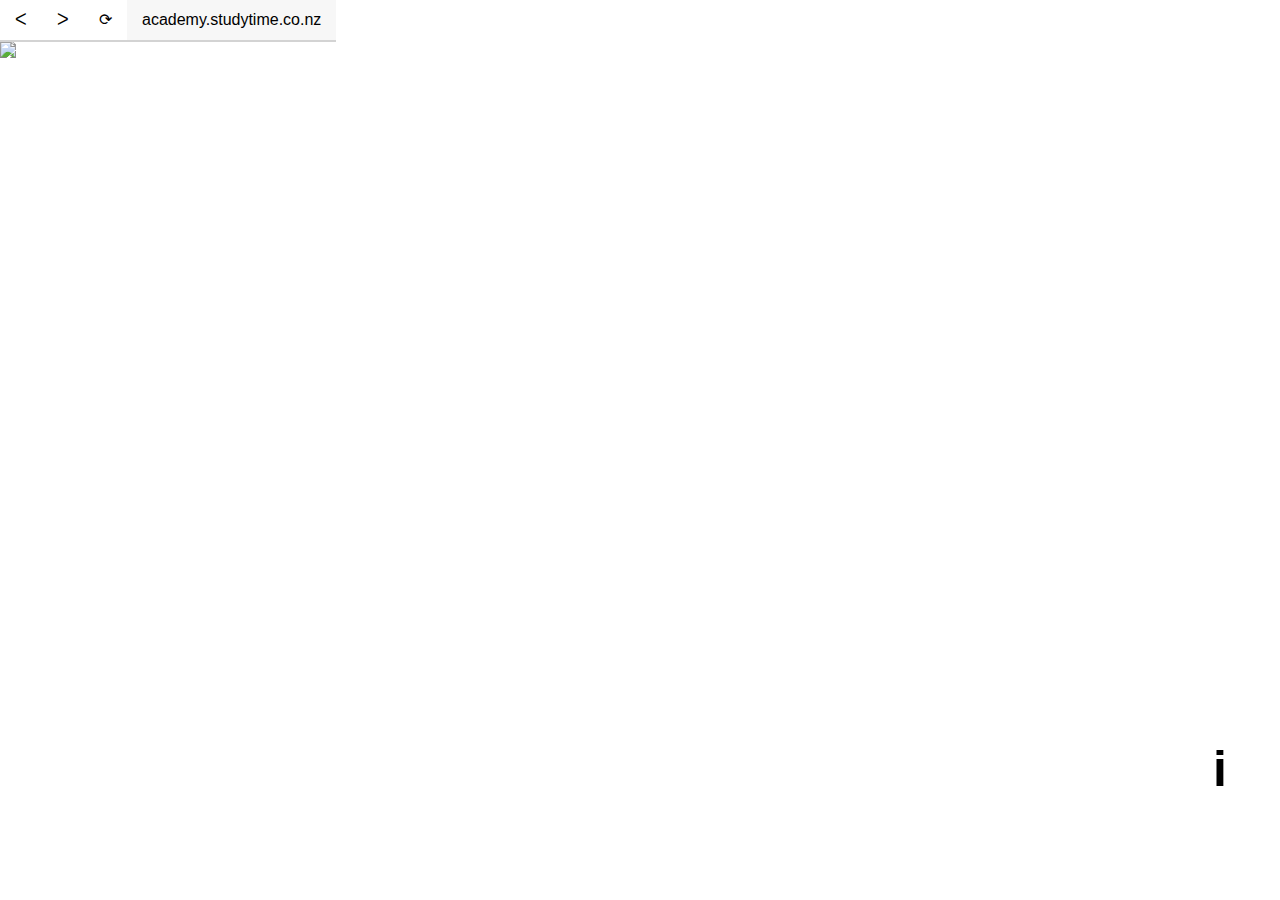
==== academy.html @ 0788d609 "Add files via upload" ====
<!DOCTYPE html>
<html>

<head>


	<link rel="stylesheet" href="style.css">
	<script src="myscripts.js"></script>

	<style>

	

</style>


</head>

<body class="iframe-body" style="margin:0px">

<div class="menu-bar" style="position:fixed;">
<div class="search-bar">
<p>	ᐸ </p> <p>ᐳ</p> <p>⟳</p>
<div class="url-bar">
	<p>academy.studytime.co.nz</p>
</div>
<div id="website-info" onclick="webInfo()">

</div>
</div>
<img src="pdf/AcademyHomeMenubar.png" style="height:auto;width:100vw;">
</div>
<img src="pdf/AcademyHome.png" class ="page-preview" style="height:auto;width:100vw;">

	<script>

		var infoslide = document.getElementById("website-info");

		function webInfo(){


  if (infoslide.style.right !== "0px") {
    infoslide.style.right = "0px";
  } else {
    infoslide.style.right = "-50vw";
  }

}

	</script>

</body>

</html>
---- style.css ----
.video-closer a{
  font-size:50px;
  color:white;
  margin-left:20px;
  text-decoration:none;
}

#video-player{
  position:relative;

  width:100vw!important;
  height:100vh!important;
  background:black;
position:fixed;
display:none;

}

.video-closer{
  background:black;
  z-index:99999999;


}




#about-me-container{
	position:absolute;
	width:500px;
  bottom:-800px;
	left:40px;
  transition:0.7s;
  opacity:0;

}

.about-me-inner{
  height:auto;
  background:#e8e8e8;
  border-radius:20px;
  box-shadow:5px 5px 25px rgba(0,0,0,0.2);
  display:flex;
  margin-top:30px;
}

.about-me-inner p{
  text-align:justify;
  padding:0px 25px 0px 25px;
  font-weight:200;
}

/* .about-me-inner li{
  background:white;
  padding-top:5px;
  padding-bottom:5px;
  padding-left:10px;
  padding-right:10px;
  margin-top:2px;
  margin-bottom:2px;
  border-radius:10px;
  list-style: none;
  width:50%;

}

ul{

  display:flex;
  list-style-type:none;
  padding:0px 25px 0px 25px;
} */
.about-me-sidebar{
  width:300px;
  height:auto;
  background:blue;

  border-radius:25px 0px 0px 25px;
}

.about-button{
  width:250px;
  height:100%;
  -webkit-filter: drop-shadow(5px 5px 25px rgba(0,0,0,0.2));
  transition:0.2s;
  cursor:pointer;
  margin-left:20px;
  display:flex;
  margin-bottom:20px;


}

.about-button h3{
  color:white;
  text-shadow:1px 1px black;
  margin-top:auto;
  margin-bottom:auto;
}


.about-button:hover{
  transform:translateX(20px);
  transition:0.2s;

}

.about-button-container{
  height:100%;

}

.about-button img{
  width:70px;
  height:auto;
  transition:0.2s;
  background:white;
  border-radius:50%;
  padding-left:13px;
  padding-right:13px;
  padding-top:5px;
  padding-bottom:5px;
  margin-right:20px;
}

.topbar-text{
}

.topbar{
  width:100%;
  background:rgba(61, 61, 61, 0.8);
  height:37px;
  position:absolute;
  top:0;
  padding-left:40px;
  display:flex;

 }

 .topbar-text img{
   height:25px;
   margin-top:7px;

 }

 .topbar-icons{
 position:absolute;
right:40px;
 display:flex;
 }

.topbar-icons img{
  height:17px;
  margin-left:10px;
  margin-top:10px;
}

.topbar-icons p {
  margin-left:10px;
}

.topbar p{
  text-align:left;
  line-height:0.2em;
  color:white;
}
#container {
  width: 100%;
  height:100vh;
  background: #136a8a;  /* fallback for old browsers */
  background: -webkit-linear-gradient(to top, #267871, #136a8a);  /* Chrome 10-25, Safari 5.1-6 */
  background: linear-gradient(to top, #267871, #136a8a); /* W3C, IE 10+/ Edge, Firefox 16+, Chrome 26+, Opera 12+, Safari 7+ */

  display: flex;
  align-items: center;
  justify-content: center;
  overflow: hidden;
  touch-action: none;
}



.window-iframe{
  height:inherit;
  width:100%;
  border:none;
}



.iframe-with-sidebar-container{
 height:inherit;
 width:80%;
 display:block;
 padding-left:5px;
 padding-right:2px;

}

.iframe-with-sidebar-inner-container{
  height:inherit;


}


.webframe-container{
 height:inherit;
 width:100%;
 display:block;

}

.webframe-inner-container{
  height:inherit;


}

.tabs-container{
  width:100%;
  background:lightgrey;
  text-align:center;
}

.tab a{
  margin:auto;
  font-size:12px;
  width:100%;
  line-height:3em;
  background:#c4c4c4;
  text-decoration: none;
  color:#474747;
    border-right:0.5px solid #999999;
    border-radius:10px 10px 0px 0px;
}
.tab a:nth-child(3){
  border-right:none;
}


.active-tab{
  background:white!important;
  border-bottom:0.5px solid #e8e8e8;

}

.tab a:active{
  background:#e3e3e3!important;
  transition:0.2s;
}

.tab{
  display:flex;

}


.character-container{
 height:inherit;
 width:100%;
 display:block;

}

.character-inner-container{
  height:inherit;

}


.sidebar{


}

.sidebar a{
  display:inline-block;
  width:100%;
  padding:10px;
  border-radius:20px 0px 0px 20px;
  background:rgba(227, 227, 227, 0);
  transition:0.1s;
  text-decoration: none;
  color:#262626;
}

.active{
  background:rgba(186, 186, 186, 1)!important;
  transition:0.1s;

}

.sidebar-container{

 width:20%;
 display:block;
 background:#ebebeb;
 padding:20px;

}

.sidebar-inner-container{

}

.column-third{

 width:33.3333%;
 flex:33.3333%;

}

.column-third img{
  width:100%;
}



body{
  font-family:'rubik', sans-serif;
}

#index-body{
  margin:0px;
  padding:0px;
  overflow:hidden;
}

.iframe-body{
  overflow:scroll;
  padding-bottom:50px!important;

}




h1{
  font-size:40px;
}

h2{

  font-size:30px;
}

h3{

  font-size:22px;
  text-align:center;
}

p{
  font-size:16px;
  text-align:center;
  font-family:lato, sans-serif;
  font-weight:400!important;
  line-height:1.5em;

}

a{
  font-size:16px;
  line-height:1.5em;
}






.item {
  width: auto;
  position:absolute;

  background:rgba(53, 74, 82, 0.98);
  touch-action: none;
  user-select: none;
  display:none;
  top:-40%;
  position:relative;

  height:50px;

  border-radius:20px 20px 0px 0px;
}

.item:hover {
  cursor: pointer;

}

.window-inner{
  display:hidden;
  height:100%;
  background-repeat:no-repeat;
  background-position:right bottom;
  overflow:hidden;

}

.item-window{

  width: 70vw;
  height: 70vh;
  background:white;
  margin-top:50px;
  cursor:auto;
  overflow:auto;
  resize:both;
  min-width:300px;
  padding-bottom:30px;
  border-radius:0px 0px 20px 20px;
  background:rgba(53, 74, 82, 0.98);
}

.item-window::after{
  content:"Pull corner to resize window ⤡";
  color:lightgrey;
  position:absolute;
  margin-top:5px;
   pointer-events: none;

text-align:right;
right:0;

}

.item::before{
  content:"⋮⋮ Drag to reposition window ⋮⋮";
  margin-top:15px;
  position:absolute;
  text-align:center;
  width:100%;
    color:lightgrey;

}

::-webkit-resizer {


  display:none;
}




#dock{
  width:100%;
  height:auto;
  position:absolute;
  bottom:0;
}



.close{
  width:30px;
  height:30px;
  background:red;
  position:absolute;
  margin-top:10px;
  margin-left:10px;
  border-radius:50%;
  transition:0.2s;
  text-align:center;
  color:white;
  font-size:25px;
}


.close:hover{
  background:darkred;
  transition:0.2s;
}

.close a{
  color:white;
  text-decoration: none;
  font-size:25px;
  line-height:0px!important;
}

.icon{

  position:relative;
  transition:0.15s;
  transition-timing-function: ease-in;
  margin-left:5%;
  margin-right:5%;
  text-align:center;
  flex-basis: 15%;
  margin-bottom:2%;

}
.icon img{
    -webkit-filter: drop-shadow(1px 1px 0px #404040);
}

.icon p{
  color:white;
  text-shadow:1px 1px black;
  font-weight:600!important;

}

  .icon:hover{
    cursor:pointer;
    transform:scale(1.05);
    transition:0.15s;
    transition-timing-function: ease-out;

  }
.icon:hover img{
    cursor:pointer;
    transform:scale(1.1);
    transition:0.2s;
    transition-timing-function: ease-out;


  }
  .icon img{
    width:100px;
    height:auto;
    transition:0.2s;
    transition-timing-function: ease-in;
  }

.icons{
  position:absolute;
  width:100vw;
  display:flex;
  top:100px;
  left:50%;
  transform: translate(-50%, 0%);
  width:100%;
  flex-wrap: wrap;
  margin:auto;

}

.drag-text{
  position:absolute;
  top:-10px;
  right:20px;

}

#video-window{
  position:fixed
  background:black;
  width:100vw;
  z-index:9999999;
  padding:0px;
  margin:0px;
  height:100vh;

}

#video-window iframe{
  background:black;
  width:100%;
  padding:0px;
  margin:0px;
  height:100%;
  top:0;
}

#window-inner4{
  background:white;
  padding-left:30px;
  padding-right:30px;
  overflow-y:scroll;
}

.video-link a{
  margin-left:20px;
  margin-right:20px;
}

.video-link{
  padding-top:40px;
}

.close-video-container{
  width:100%;
  background:grey;
  padding:0px;
  margin:0px;

height:10%;
}

.video-container{
  height:60%;
}

.video-select-container{
  height:30%;
  background:blue;
}

.vid-select {
  width:100%;
  display:flex;
}

.vid-select a{
  height:30%;
  background:grey;
}




 @media screen and (max-width: 800px) {

#about-me-container{
  width:90%;
  left:5%;
}

.item-window{

  width: 100vw;
  height: 90vh;
  margin-top:60px;


}

.item-window::after{
display:none;

}

.item::before{
display:none;

}

.item {

  top:-50vh;
  margin-top:60px;
  height:60px;

}

.close{
  width:40px;
  height:40px;
  font-size:32px;
 /* background:red;
  position:absolute;
  margin-top:10px;
  margin-left:10px;
  border-radius:50%;
  transition:0.2s;
  text-align:center;
  color:white;*/
}

.close a{
  font-size:32px;
}

.item-window{
resize:none;
}


 }



 /* web design mock website styles */


  .search-bar{
    width:100%;
    background:white;

    border-bottom:2px solid lightgrey;
    display:flex;
  }

  .search-bar p{
    line-height:2.5em;
    text-align:left;
    display:inline;
    margin-top:0px;
    margin-bottom:0px;
    margin-left:15px;
    margin-right:15px;
       pointer-events: none;

  }

    .page-preview{
      margin-top:2.5em;
    }

    .url-bar{
   width:100%;
   background:#f7f7f7;

    }


    #website-info{
      background:white;
      width:50%;
      position:fixed;
      height:100%;
      right:-50%;
      transition:1s;
      transition-timing-function: ease-in-out;
    }

    #website-info::before{
      content:"i";
      margin-left:-90px;
      position:absolute;
      bottom:100px;
      font-size:50px;
      font-weight:800;
      color:black;
      border-radius:50%;
      background:white;
      width:60px;
      height:60px;
      text-align:center;
      cursor:pointer;
    }

      @media screen and (max-width: 400px) {
    .url-bar{
      display:none;
    }
  }
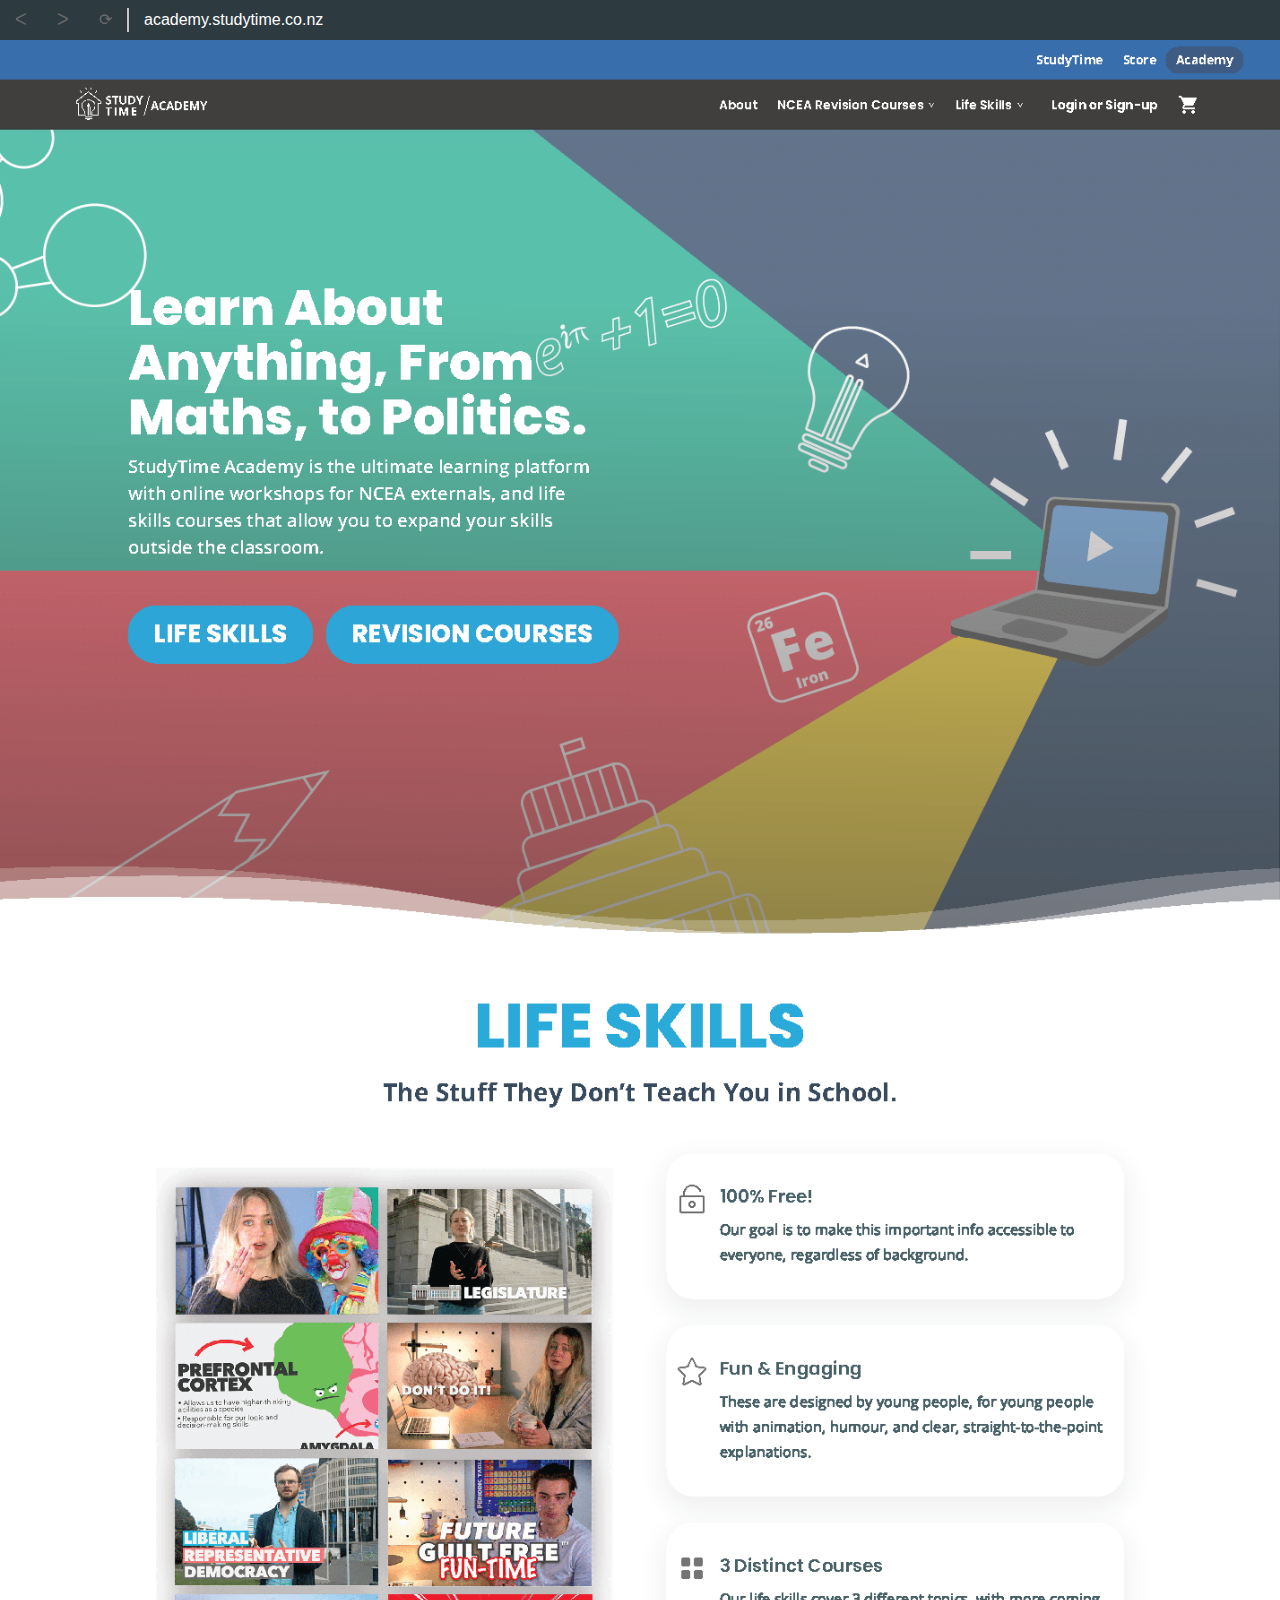
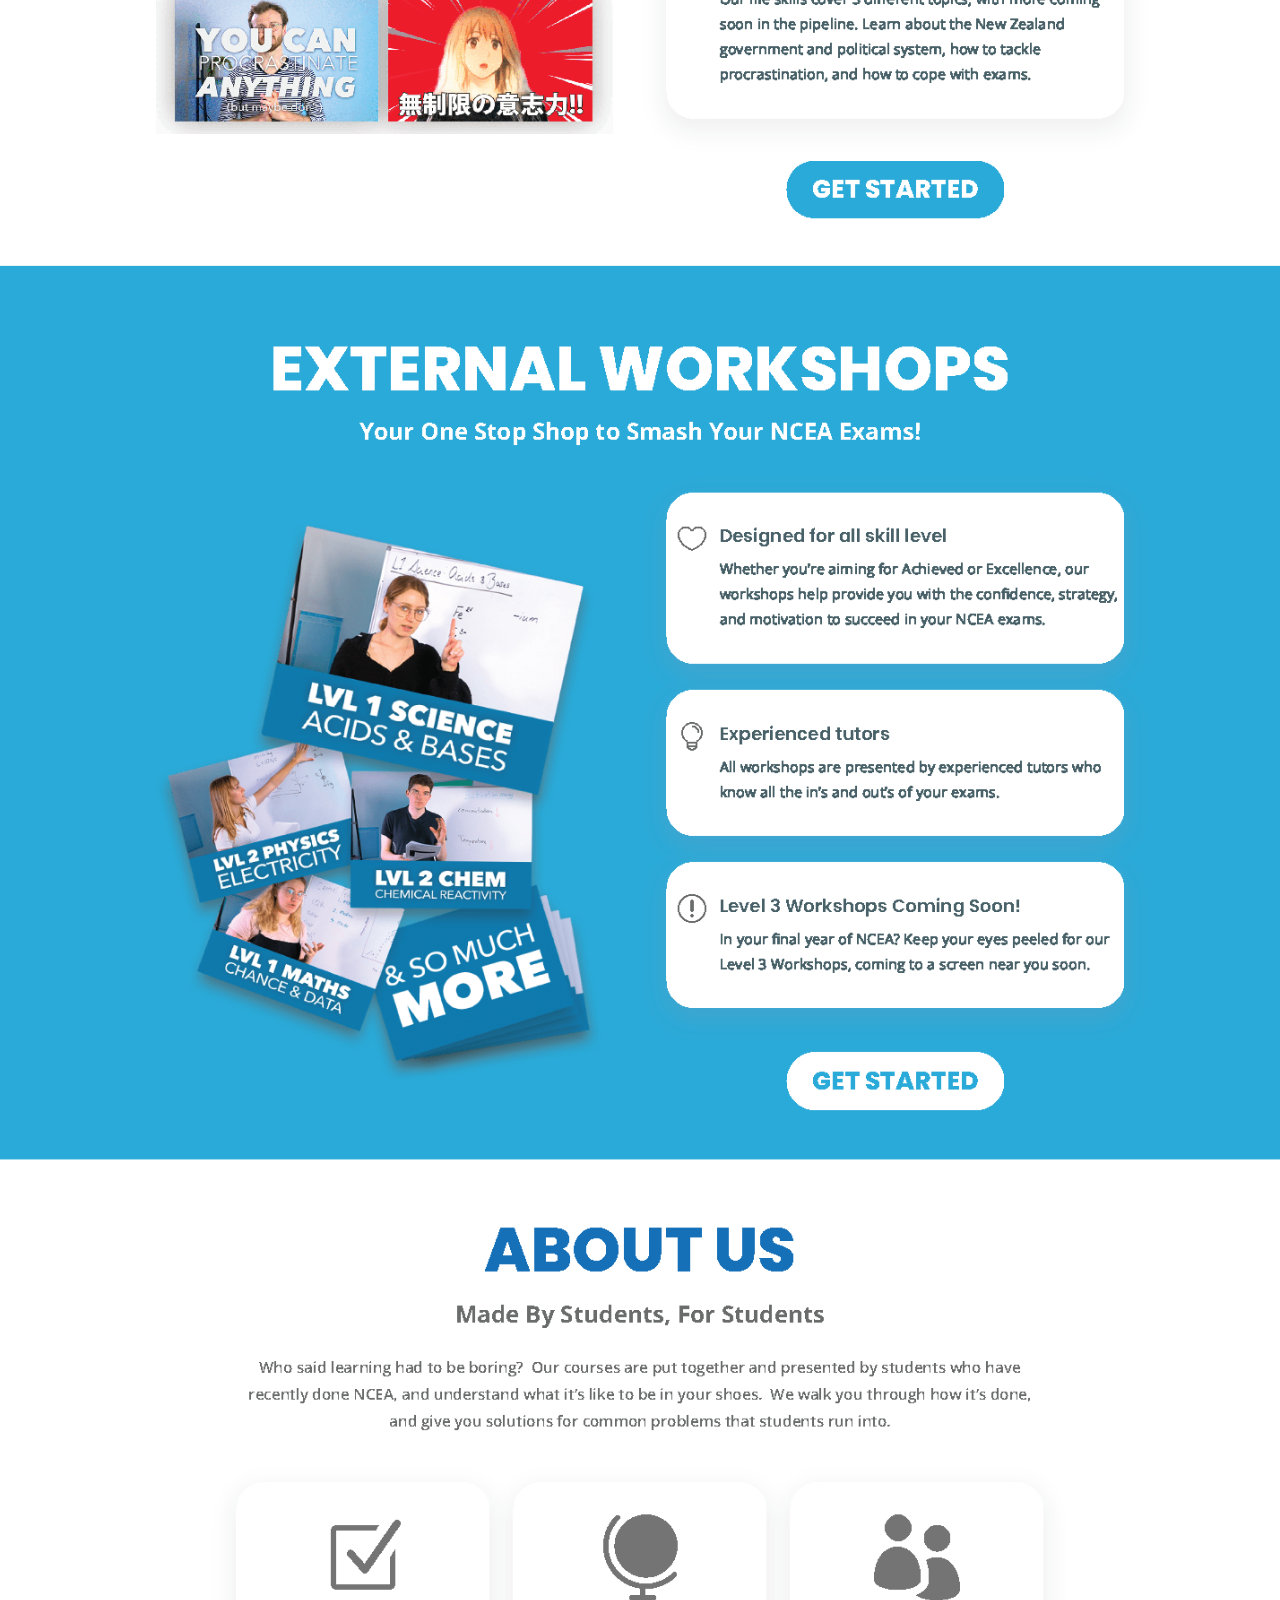
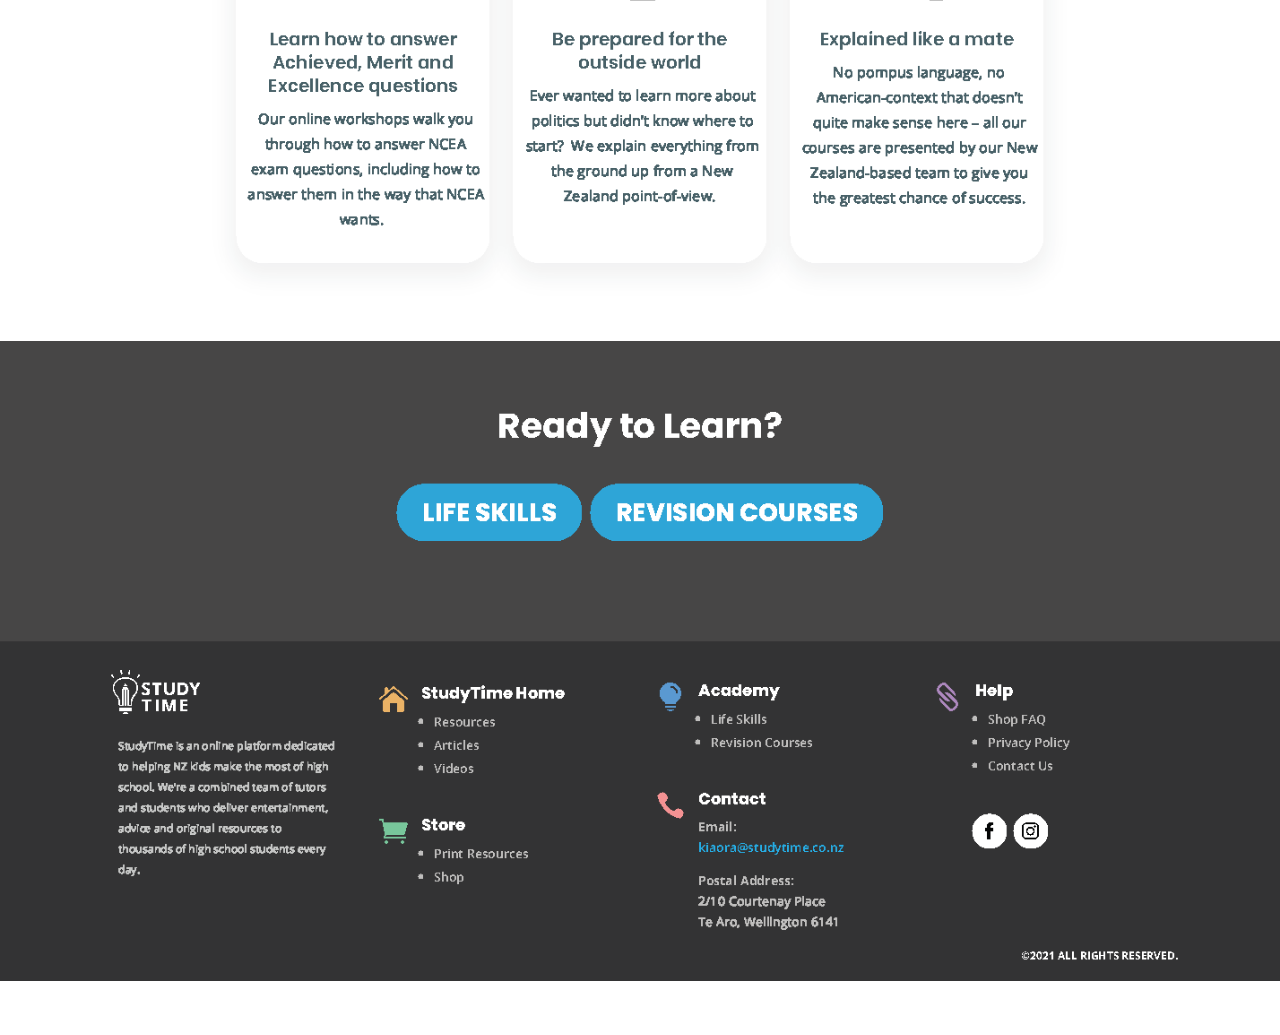
==== commit e8852ad2: "updating files" ====
--- a/academy.html
+++ b/academy.html
@@ -9,7 +9,7 @@
 
 	<style>
 
-	
+
 
 </style>
 
@@ -28,9 +28,9 @@
 
 </div>
 </div>
-<img src="pdf/AcademyHomeMenubar.png" style="height:auto;width:100vw;">
+<img src="images/web/academymenu.png" style="height:auto;width:100vw;">
 </div>
-<img src="pdf/AcademyHome.png" class ="page-preview" style="height:auto;width:100vw;">
+<img src="images/web/academy.png" class ="page-preview" style="height:auto;width:100vw;">
 
 	<script>
 
@@ -51,4 +51,4 @@
 
 </body>
 
-</html>+</html>
--- a/style.css
+++ b/style.css
@@ -1,3 +1,54 @@
+
+.page-description{
+ margin-top:60px;
+ background:lightgrey;
+ padding-left:70px;
+ padding-right:70px;
+ padding-top:20px;
+ padding-bottom:20px;
+ display:flex;
+
+}
+
+.page-description p{
+	text-align:left!important;
+	padding:0px!important;
+	line-height:1.5em;
+	max-width:800px;
+	margin:auto!important;
+}
+
+
+.logo-header{
+  text-align:left;
+  background:#303a40;
+  width:100%;
+  display:flex;
+  position:fixed;
+  top:0px;
+  height:60px;
+  z-index:999999;
+}
+
+  .logo-header img{
+    height:20px;
+    margin-top:auto;
+    margin-bottom:auto;
+    margin-left:30px;
+  }
+
+.logo-header h1{
+  font-size:25px;
+  margin-left:20px;
+  margin-right:20px;
+  color:white;
+  margin-top:15px;
+  margin-bottom:5px;
+  padding-bottom:10px;
+}
+
+
+
 .video-closer a{
   font-size:50px;
   color:white;
@@ -29,10 +80,11 @@
 #about-me-container{
 	position:absolute;
 	width:500px;
-  bottom:-800px;
+  bottom:0px;
 	left:40px;
   transition:0.7s;
   opacity:0;
+  pointer-events: none;
 
 }
 
@@ -88,8 +140,6 @@
   margin-left:20px;
   display:flex;
   margin-bottom:20px;
-
-
 }
 
 .about-button h3{
@@ -108,7 +158,6 @@
 
 .about-button-container{
   height:100%;
-
 }
 
 .about-button img{
@@ -125,15 +174,16 @@
 }
 
 .topbar-text{
+
 }
 
 .topbar{
-  width:100%;
+  width:100vw;
   background:rgba(61, 61, 61, 0.8);
   height:37px;
   position:absolute;
   top:0;
-  padding-left:40px;
+  padding-left:0px;
   display:flex;
 
  }
@@ -141,12 +191,14 @@
  .topbar-text img{
    height:25px;
    margin-top:7px;
+   margin-left:20px;
+
 
  }
 
  .topbar-icons{
  position:absolute;
-right:40px;
+right:20px;
  display:flex;
  }
 
@@ -205,56 +257,7 @@
 }
 
 
-.webframe-container{
- height:inherit;
- width:100%;
- display:block;
-
-}
-
-.webframe-inner-container{
-  height:inherit;
-
-
-}
-
-.tabs-container{
-  width:100%;
-  background:lightgrey;
-  text-align:center;
-}
-
-.tab a{
-  margin:auto;
-  font-size:12px;
-  width:100%;
-  line-height:3em;
-  background:#c4c4c4;
-  text-decoration: none;
-  color:#474747;
-    border-right:0.5px solid #999999;
-    border-radius:10px 10px 0px 0px;
-}
-.tab a:nth-child(3){
-  border-right:none;
-}
-
-
-.active-tab{
-  background:white!important;
-  border-bottom:0.5px solid #e8e8e8;
-
-}
-
-.tab a:active{
-  background:#e3e3e3!important;
-  transition:0.2s;
-}
-
-.tab{
-  display:flex;
-
-}
+
 
 
 .character-container{
@@ -495,9 +498,6 @@
   margin-bottom:2%;
 
 }
-.icon img{
-    -webkit-filter: drop-shadow(1px 1px 0px #404040);
-}
 
 .icon p{
   color:white;
@@ -526,6 +526,7 @@
     height:auto;
     transition:0.2s;
     transition-timing-function: ease-in;
+    -webkit-filter: drop-shadow(1px 1px 0px #404040);
   }
 
 .icons{
@@ -550,7 +551,7 @@
 
 #video-window{
   position:fixed
-  background:black;
+  background-color:black;
   width:100vw;
   z-index:9999999;
   padding:0px;
@@ -615,17 +616,55 @@
 
 
 
- @media screen and (max-width: 800px) {
+ @media screen and (max-width: 767px) {
 
 #about-me-container{
   width:90%;
   left:5%;
 }
 
+
+.about-me-inner p{
+  text-align:justify;
+  padding:0px 15px 0px 15px;
+  font-weight:200;
+  font-size:14px;
+}
+
+p {
+  font-size:14px;
+}
+.about-button{
+
+}
+
+.about-button h3{
+  color:white;
+  text-shadow:1px 1px black;
+  margin-top:auto;
+  margin-bottom:auto;
+  font-size:20px;
+}
+
+
+.about-button:hover{
+  transform:translateX(0px);
+  transition:0.2s;
+
+}
+
+.about-button img{
+  width:13vw;
+  padding-left:4vw;
+  padding-right:4vw;
+  padding-top:2vw;
+  padding-bottom:2vw;
+}
+
 .item-window{
 
   width: 100vw;
-  height: 90vh;
+  height: 100vh;
   margin-top:60px;
 
 
@@ -643,9 +682,9 @@
 
 .item {
 
-  top:-50vh;
-  margin-top:60px;
-  height:60px;
+  top:-60px;
+  margin-top:0px;
+  height:100vh;
 
 }
 
@@ -653,6 +692,7 @@
   width:40px;
   height:40px;
   font-size:32px;
+  margin-top:69px;
  /* background:red;
   position:absolute;
   margin-top:10px;
@@ -672,18 +712,57 @@
 }
 
 
+.icon img{
+  width:23vw;
+  height:auto;
+  transition:0.2s;
+  transition-timing-function: ease-in;
+  -webkit-filter: drop-shadow(1px 1px 0px #404040);
+}
+
+.icon{
+  margin-top:auto;
+  margin-bottom:auto;
+}
+
+#index-body {
+  margin: 0px!important;
+  height: 100%!important;
+  overflow: hidden!important;
+  width:100vw!important;
+
+}
+
+.icon p {
+  width:23vw;
+  font-size:12px;
+}
+
+.icons {
+  top:50px;
+}
+
  }
 
-
+	@media screen and (max-width: 600px) {
+    .page-description{
+ 	 	padding-left:15px;
+ 	 	padding-right:15px;
+ 	 }
+ 	 .page-description p{
+ 	 	font-size:14px;
+ 	 }
+
+
+    }
 
  /* web design mock website styles */
 
 
   .search-bar{
     width:100%;
-    background:white;
-
-    border-bottom:2px solid lightgrey;
+    background:#2d3a40;
+
     display:flex;
   }
 
@@ -696,8 +775,11 @@
     margin-left:15px;
     margin-right:15px;
        pointer-events: none;
+       color:#6b6b6b;
 
   }
+
+
 
     .page-preview{
       margin-top:2.5em;
@@ -705,39 +787,131 @@
 
     .url-bar{
    width:100%;
-   background:#f7f7f7;
-
-    }
-
-
+   background:;
+   height:1.5em;
+   border-left:2px solid #c4c4c4;
+   margin:auto;
+
+    }
+
+    .url-bar p{
+      line-height:1.5em;
+      color:white!important;
+    }
+
+
+ .web-info-inner{
+   overflow:hidden;
+   pointer-events: none;
+ }
+
+.web-info-inner p{
+  color:white;
+}
     #website-info{
-      background:white;
-      width:50%;
+      background:rgba(255, 255, 255, 0.99);
+      width:0vw;
       position:fixed;
       height:100%;
-      right:-50%;
-      transition:1s;
+      left:0;
+      transition:0.5s;
       transition-timing-function: ease-in-out;
     }
 
     #website-info::before{
-      content:"i";
-      margin-left:-90px;
+      right:0px;
+      margin-right:-100px;
       position:absolute;
       bottom:100px;
       font-size:50px;
       font-weight:800;
-      color:black;
+      color:#315f87;
       border-radius:50%;
       background:white;
       width:60px;
       height:60px;
       text-align:center;
       cursor:pointer;
-    }
-
-      @media screen and (max-width: 400px) {
-    .url-bar{
+      box-shadow:2px 2px 20px rgba(43, 43, 43, 0.3);
+      transition:0.2s;
+
+    }
+
+    .info-closed::before{
+      content:"i";
+    }
+
+    .info-open::before{
+      content:"‹";
+
+      }
+
+
+    #website-info:hover::before{
+      transform:scale(1.2);
+      transition:0.2s;
+    }
+
+    .webframe-container{
+     height:inherit;
+     width:100%;
+     display:block;
+
+    }
+
+    .webframe-inner-container{
+      height:inherit;
+
+
+    }
+
+    .tabs-container{
+      width:100%;
+      text-align:center;
+    }
+
+    .tab a{
+      margin:auto;
+      font-size:12px;
+      width:100%;
+      line-height:3em;
+      background:#2d3a40;
+      text-decoration: none;
+      color:white;
+      border:none;
+    }
+
+    .tab a:nth-child(1), .tab a:nth-child(2){
+      border-right:2px solid #394A52;
+    }
+
+
+    .active-tab{
+      background:#394A52!important;
+      border-bottom:0.5px solid #2d3a40;
+
+    }
+
+    .tab a:active{
+      background:#394A52!important;
+      transition:0.2s;
+    }
+
+    .tab{
+      display:flex;
+
+
+    }
+
+      @media screen and (max-width: 767px) {
+
+    .tabs-container{
+      padding-top:52px;
+      overflow:hidden;
+    }
+    .search-bar{
       display:none;
+      pointer-events: none;
+
     }
   }
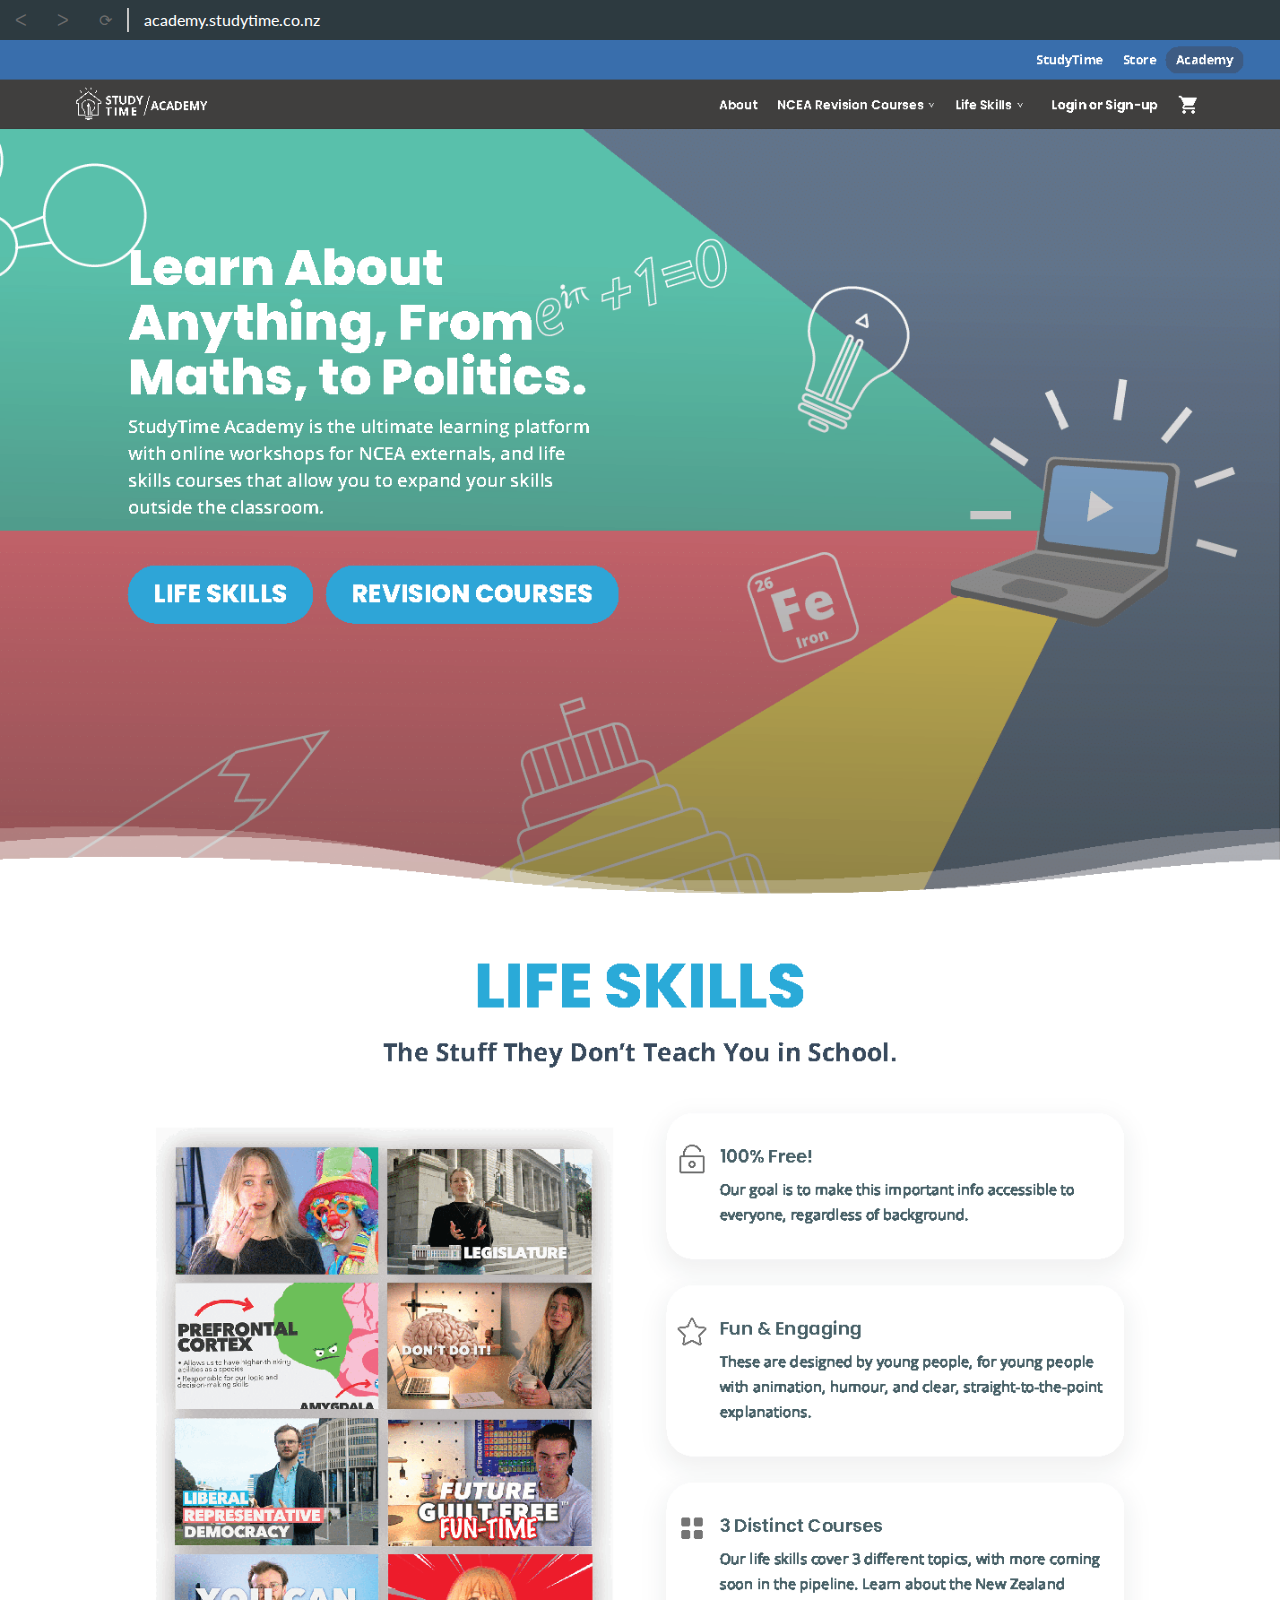
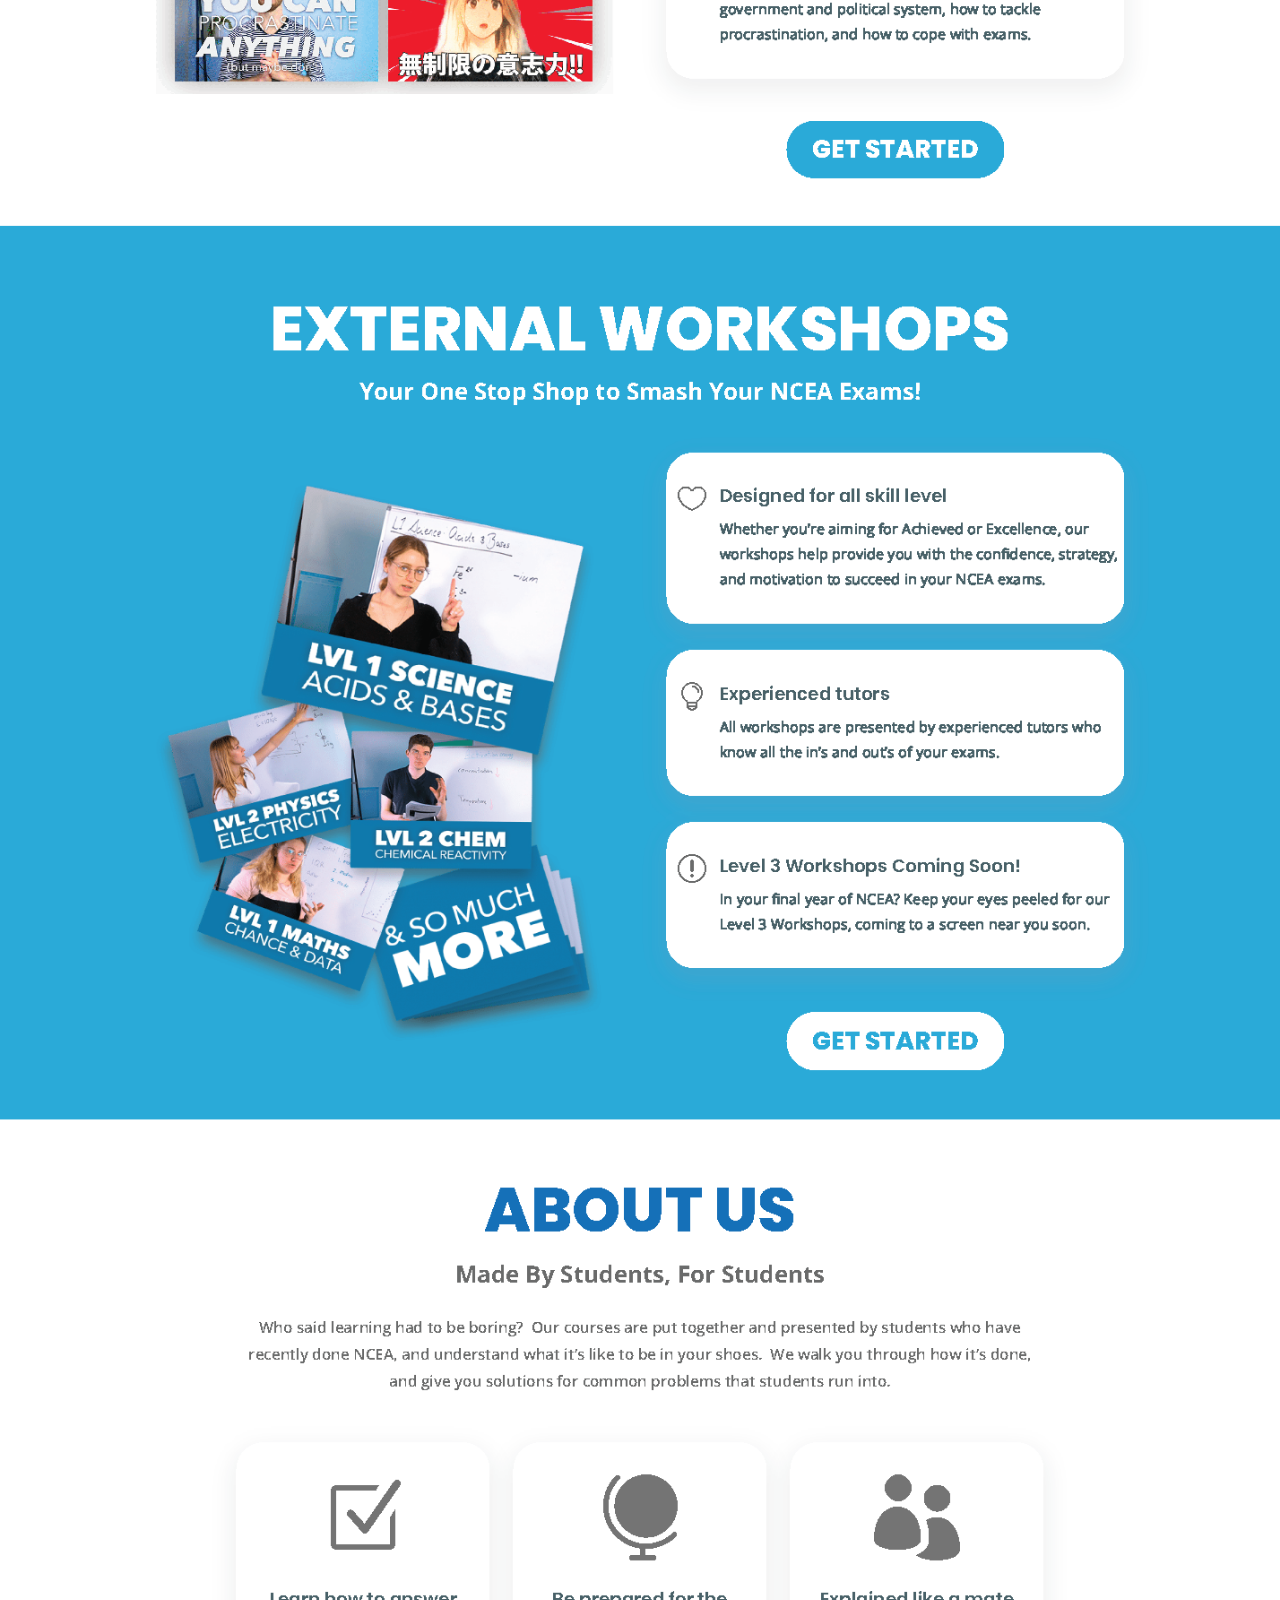
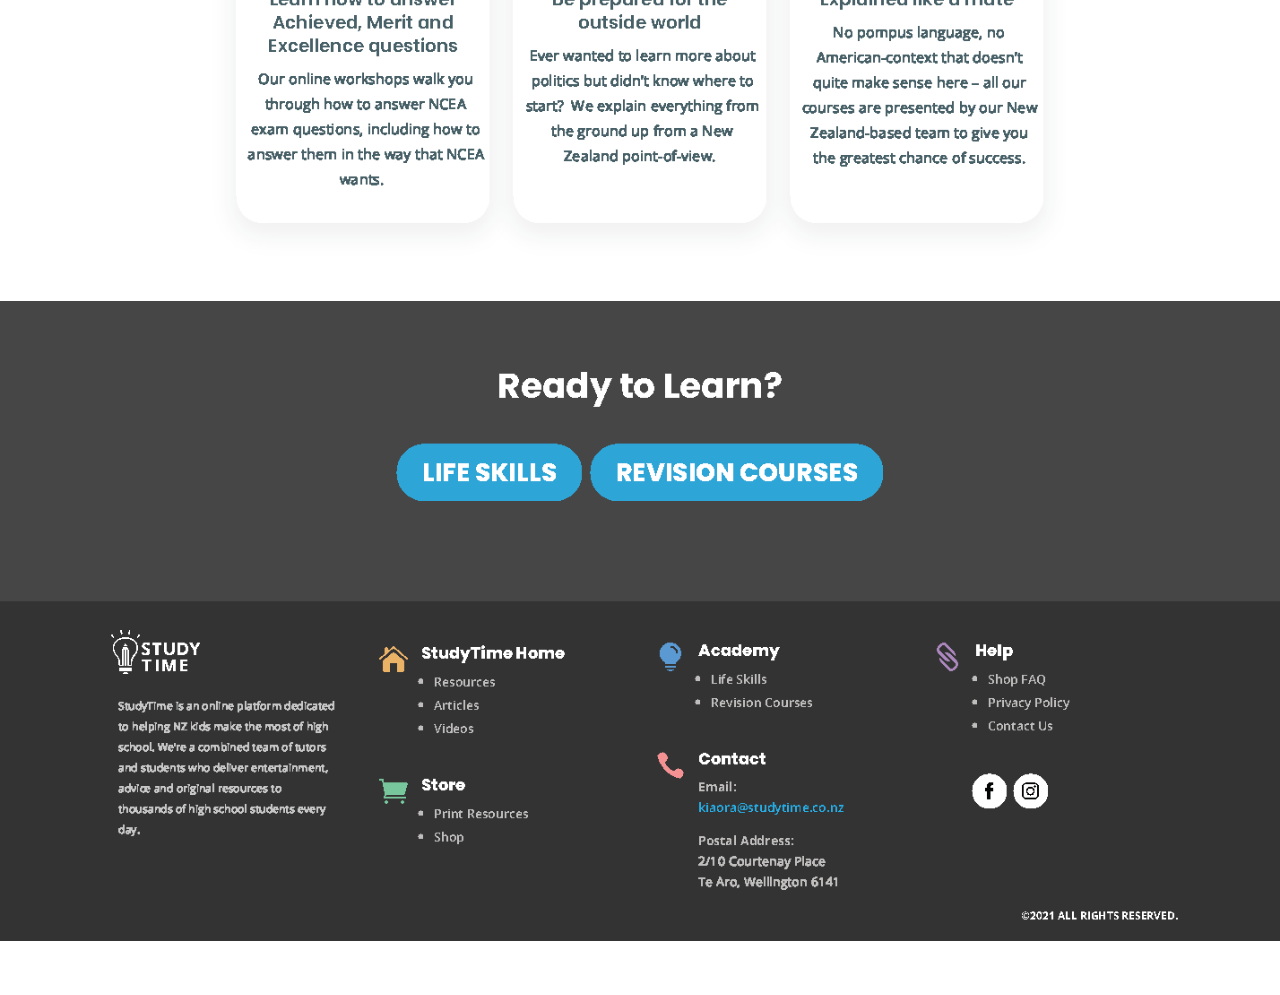
==== commit 0796f80b: "updating html/css" ====
--- a/academy.html
+++ b/academy.html
@@ -6,6 +6,10 @@
 
 	<link rel="stylesheet" href="style.css">
 	<script src="myscripts.js"></script>
+	<link rel="preconnect" href="https://fonts.googleapis.com">
+	<link rel="preconnect" href="https://fonts.gstatic.com" crossorigin>
+	<link href="https://fonts.googleapis.com/css2?family=Rubik:ital,wght@0,300;0,400;0,500;0,600;0,700;0,800;0,900;1,300;1,400;1,500;1,600;1,700;1,800;1,900&display=swap" rel="stylesheet">
+	<link href="https://fonts.googleapis.com/css2?family=Lato:ital,wght@0,100;0,300;0,400;0,700;0,900;1,100;1,300;1,400;1,700;1,900&display=swap" rel="stylesheet">
 
 	<style>
 
--- a/style.css
+++ b/style.css
@@ -782,7 +782,7 @@
 
 
     .page-preview{
-      margin-top:2.5em;
+      /* margin-top:2.5em; */
     }
 
     .url-bar{
@@ -914,4 +914,12 @@
       pointer-events: none;
 
     }
+
+    .page-preview{
+      margin-top:0px;
+    }
+
+
+
+
   }
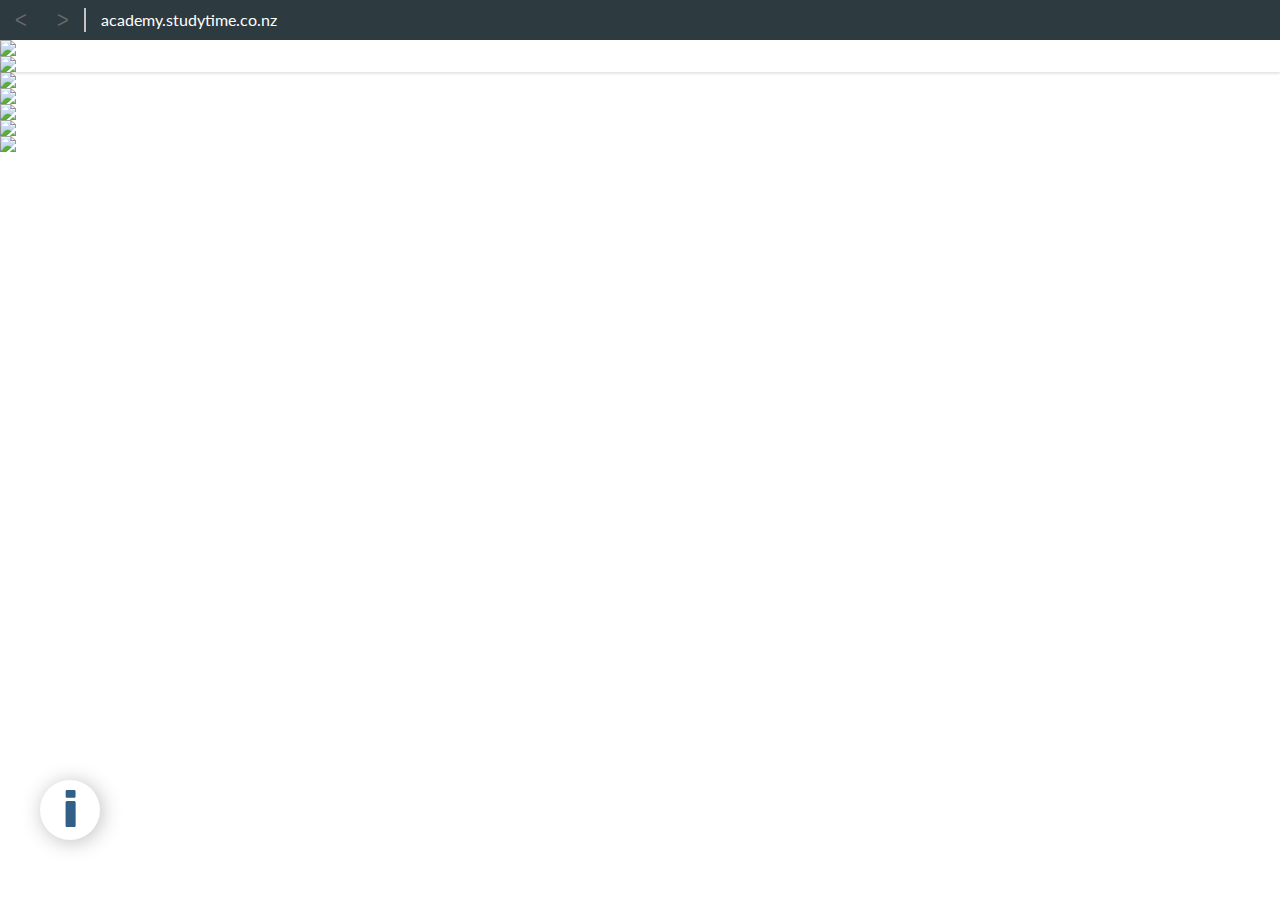
==== commit e18ec572: "Add files via upload" ====
--- a/academy.html
+++ b/academy.html
@@ -15,41 +15,66 @@
 
 
 
-</style>
+	</style>
 
 
 </head>
 
 <body class="iframe-body" style="margin:0px">
 
-<div class="menu-bar" style="position:fixed;">
-<div class="search-bar">
-<p>	ᐸ </p> <p>ᐳ</p> <p>⟳</p>
-<div class="url-bar">
-	<p>academy.studytime.co.nz</p>
-</div>
-<div id="website-info" onclick="webInfo()">
+	<div class="stitched-website">
+		<img src="images/web_ac/ac_menu.jpg" class="web-menu-top">
+		<img src="images/web_ac/ac_menu2.jpg" class="web-menu">
+		<img src="images/web_ac/ac_1.jpg" class ="page-preview">
+		<img src="images/web_ac/ac_2.jpg" class ="page-preview">
+		<img src="images/web_ac/ac_3.jpg" class ="page-preview">
+		<img src="images/web_ac/ac_4.jpg" class ="page-preview">
+		<img src="images/web_ac/ac_5.jpg" class ="page-preview">
 
-</div>
-</div>
-<img src="images/web/academymenu.png" style="height:auto;width:100vw;">
-</div>
-<img src="images/web/academy.png" class ="page-preview" style="height:auto;width:100vw;">
+
+
+
+
+	</div>
+
+	<div class="menu-bar" style="position:fixed; width:100vw;">
+		<div class="search-bar">
+			<p>	ᐸ </p> <p>ᐳ</p>
+			<div class="url-bar">
+				<p>academy.studytime.co.nz</p>
+			</div>
+
+		</div>
+		<div id="website-info" class="info-closed" onclick="webInfo()">
+
+			<div class = "web-info-inner">
+				<p>penis</p>
+			</div>
+
+		</div>
+	</div>
 
 	<script>
 
-		var infoslide = document.getElementById("website-info");
+	var infoslide = document.getElementById("website-info");
 
-		function webInfo(){
+	function webInfo(){
 
 
-  if (infoslide.style.right !== "0px") {
-    infoslide.style.right = "0px";
-  } else {
-    infoslide.style.right = "-50vw";
-  }
+		if (infoslide.style.width !== "60vw") {
+			infoslide.style.width = "60vw";
+			infoslide.classList.add('info-open')
+			infoslide.classList.remove('info-closed');
 
-}
+		} else {
+			infoslide.style.width = "0vw";
+			infoslide.classList.remove('info-open')
+			infoslide.classList.add('info-closed');
+
+		}
+
+
+	}
 
 	</script>
 
--- a/style.css
+++ b/style.css
@@ -425,7 +425,6 @@
   position:absolute;
   margin-top:5px;
    pointer-events: none;
-
 text-align:right;
 right:0;
 
@@ -665,9 +664,9 @@
 
   width: 100vw;
   height: 100vh;
-  margin-top:60px;
-
-
+  margin-top:0px;
+  padding-bottom:0px!important;
+  border-radius:0px;
 }
 
 .item-window::after{
@@ -682,17 +681,16 @@
 
 .item {
 
-  top:-60px;
+  top:0px;
   margin-top:0px;
   height:100vh;
-
 }
 
 .close{
   width:40px;
   height:40px;
   font-size:32px;
-  margin-top:69px;
+  margin-top:5px;
  /* background:red;
   position:absolute;
   margin-top:10px;
@@ -702,6 +700,7 @@
   text-align:center;
   color:white;*/
 }
+
 
 .close a{
   font-size:32px;
@@ -903,6 +902,44 @@
 
     }
 
+    .web-menu{
+      position: -webkit-sticky; /* Safari */
+  position: sticky;
+  top: 2.5em;
+  margin-top:0px;
+  box-shadow:0px 2px 2px rgba(0, 0, 0, 0.1);
+
+    }
+
+    .web-menu-top{
+  margin-top:2.5em;
+
+
+    }
+
+    .page-preview{
+      margin:0!important;
+      padding:0!important;
+      border:none;
+      display:block;
+
+    }
+
+    .page-preview img{
+
+    }
+
+    .stitched-website img{
+      display:block;
+      width:100vw;
+      height:auto;
+    }
+
+    .stitched-website{
+      position:absolute;
+      padding-bottom:100px;
+    }
+
       @media screen and (max-width: 767px) {
 
     .tabs-container{
@@ -919,6 +956,15 @@
       margin-top:0px;
     }
 
+    .web-menu-top{
+	margin-top:0px;
+
+		}
+
+		.web-menu{
+			top:0px;
+		}
+
 
 
 
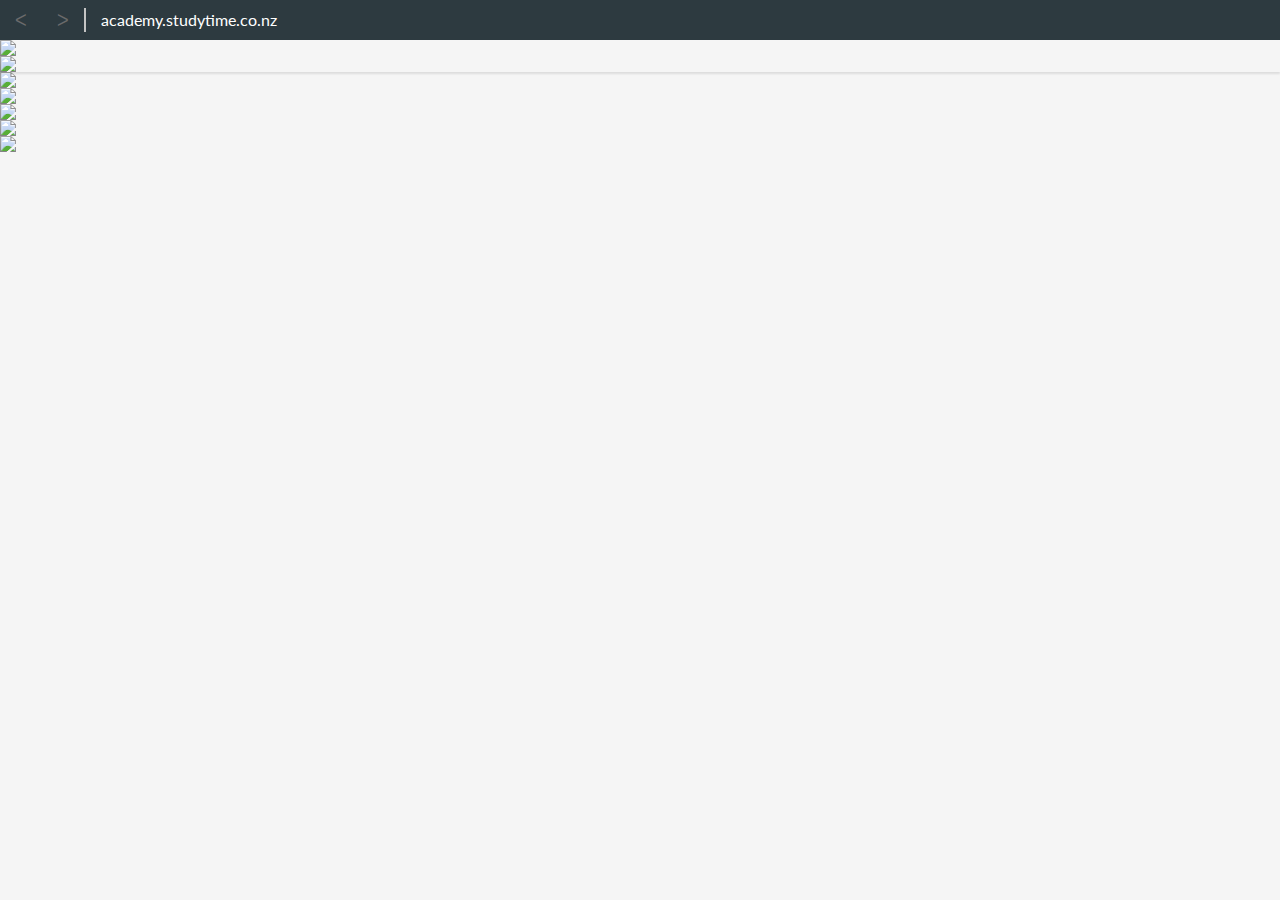
==== commit 117189bb: "nightly update" ====
--- a/academy.html
+++ b/academy.html
@@ -48,7 +48,7 @@
 		<div id="website-info" class="info-closed" onclick="webInfo()">
 
 			<div class = "web-info-inner">
-				<p>penis</p>
+				<p></p>
 			</div>
 
 		</div>
--- a/style.css
+++ b/style.css
@@ -1,9 +1,9 @@
 
 .page-description{
  margin-top:60px;
- background:lightgrey;
- padding-left:70px;
- padding-right:70px;
+ background:#5a5f63;
+ padding-left:20px;
+ padding-right:20px;
  padding-top:20px;
  padding-bottom:20px;
  display:flex;
@@ -16,6 +16,18 @@
 	line-height:1.5em;
 	max-width:800px;
 	margin:auto!important;
+  color:white;
+}
+
+.page-description h3{
+  width:100%;
+  color:white;
+  max-width:800px;
+  font-size:30px;
+  line-height:1em;
+  padding:0px;
+  margin:auto!important;
+  text-align:left!important;
 }
 
 
@@ -333,7 +345,8 @@
 
 .iframe-body{
   overflow:scroll;
-  padding-bottom:50px!important;
+  padding-bottom:0px!important;
+  background:#f5f5f5!important;
 
 }
 
@@ -622,6 +635,14 @@
   left:5%;
 }
 
+.logo-header img{
+  height:20px;
+  margin-top:auto;
+  margin-bottom:auto;
+  margin-left:30px;
+}
+
+
 
 .about-me-inner p{
   text-align:justify;
@@ -663,7 +684,7 @@
 .item-window{
 
   width: 100vw;
-  height: 100vh;
+  height: 100%;
   margin-top:0px;
   padding-bottom:0px!important;
   border-radius:0px;
@@ -683,7 +704,9 @@
 
   top:0px;
   margin-top:0px;
-  height:100vh;
+  height:100%;
+  position:fixed;
+
 }
 
 .close{
@@ -815,6 +838,7 @@
       left:0;
       transition:0.5s;
       transition-timing-function: ease-in-out;
+      display:none;
     }
 
     #website-info::before{
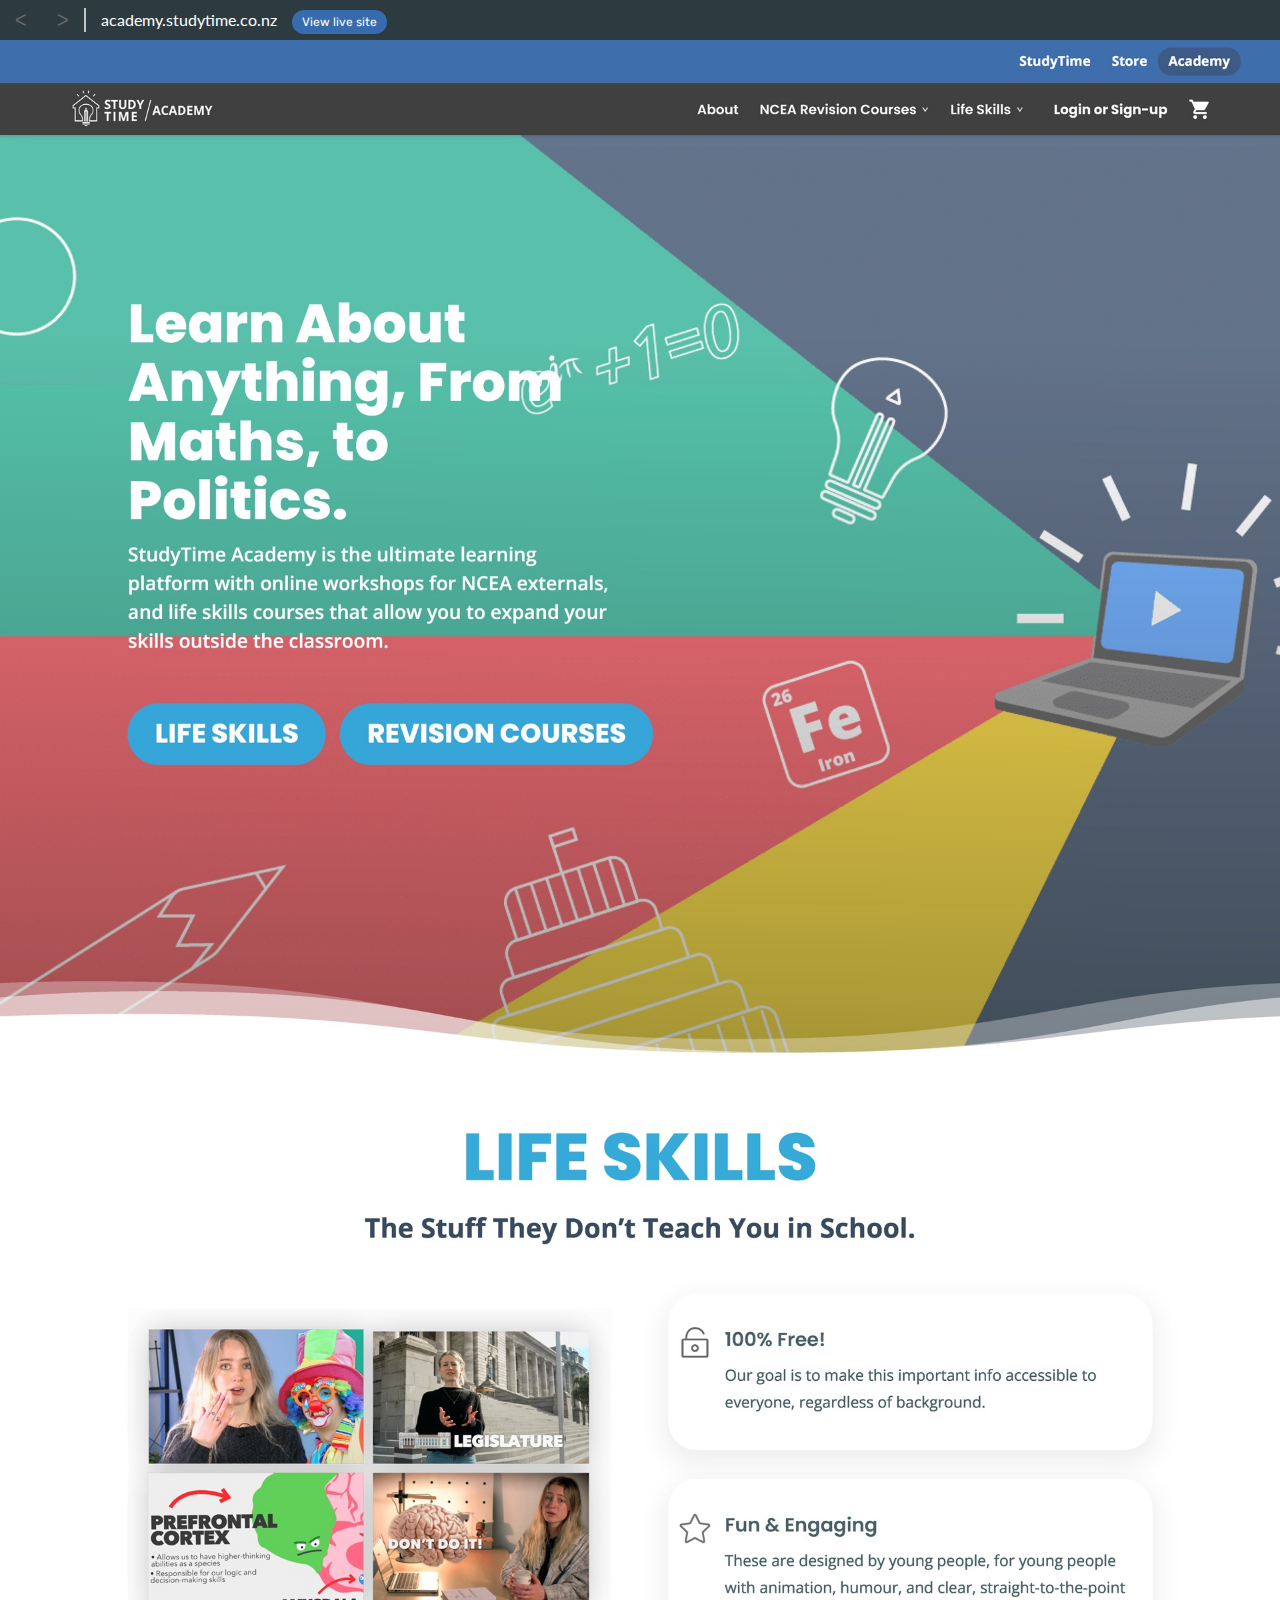
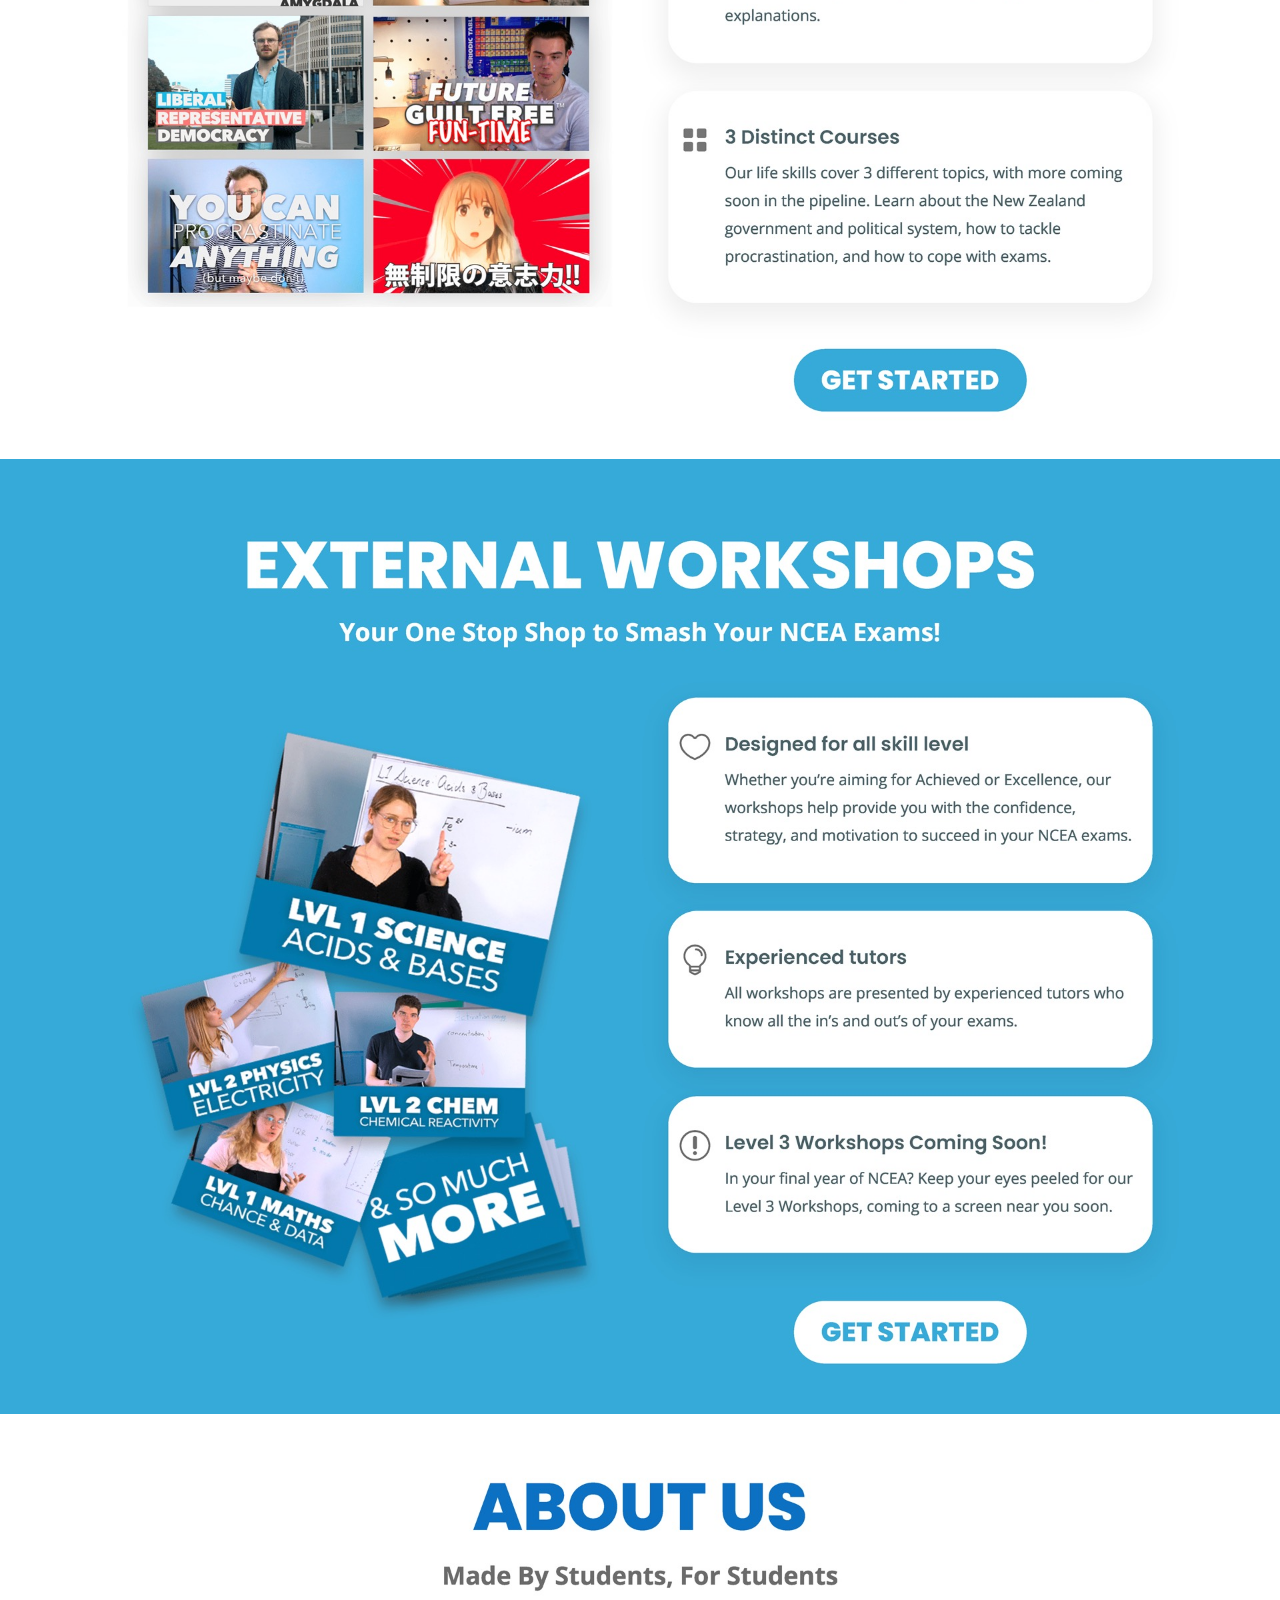
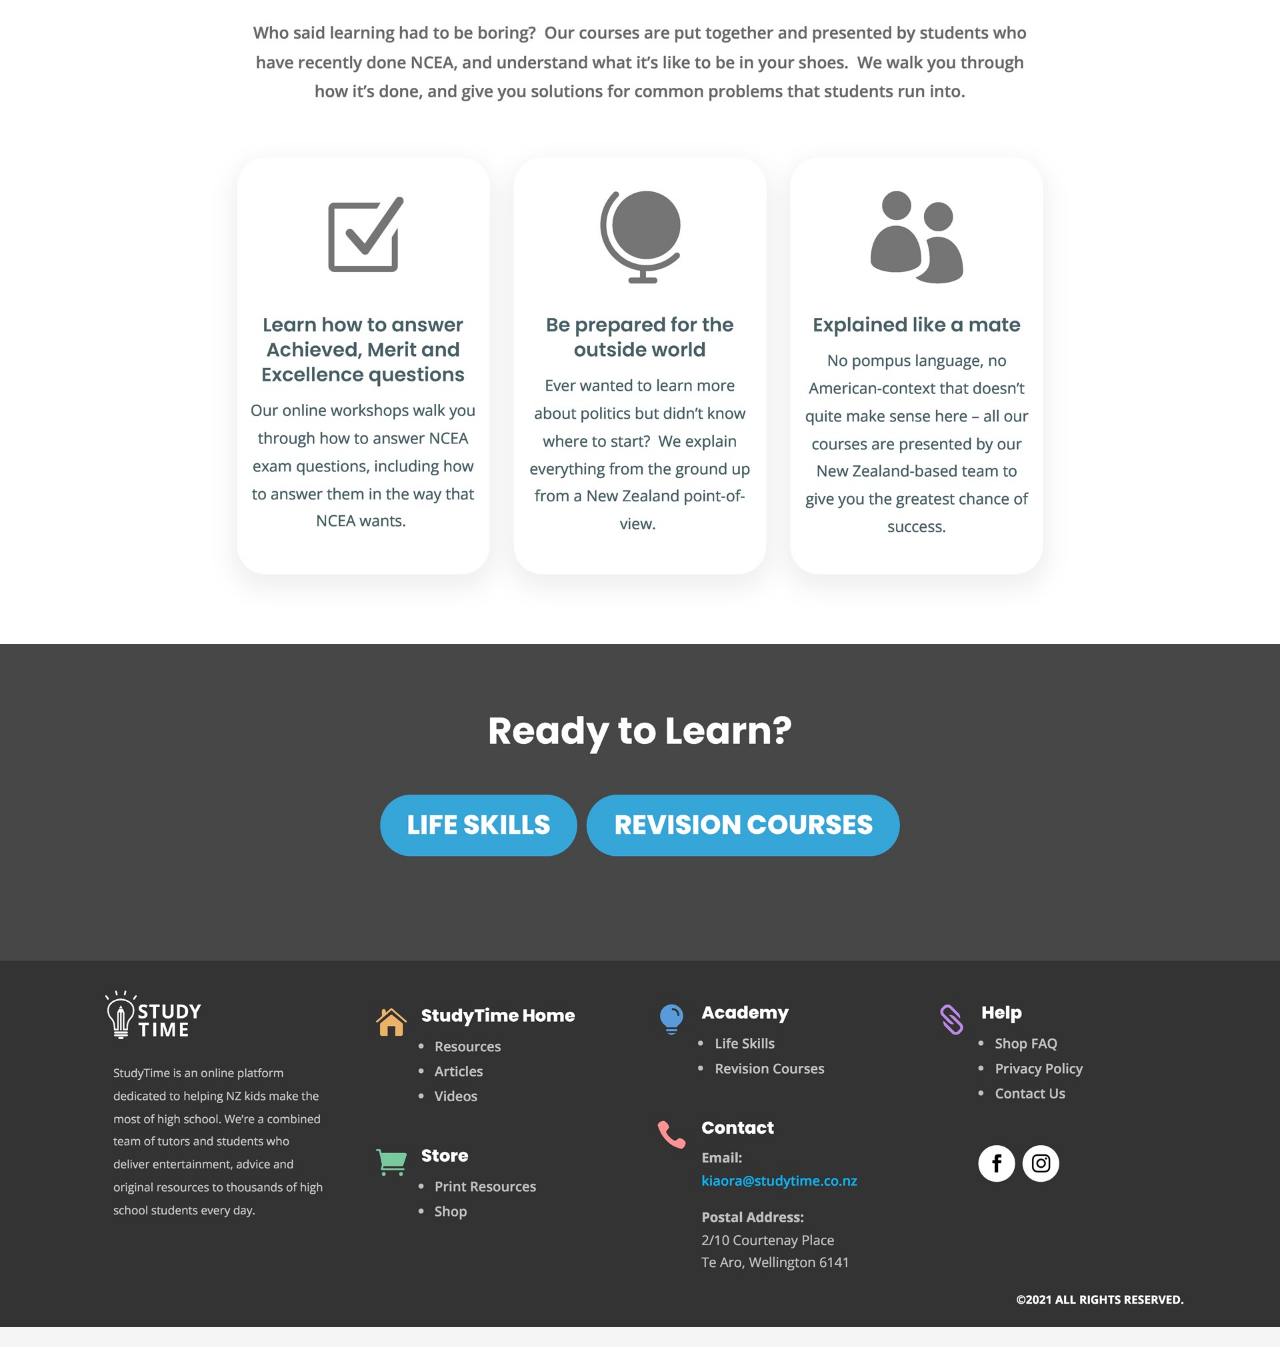
==== commit 8be14cee: "first final" ====
--- a/academy.html
+++ b/academy.html
@@ -41,7 +41,7 @@
 		<div class="search-bar">
 			<p>	ᐸ </p> <p>ᐳ</p>
 			<div class="url-bar">
-				<p>academy.studytime.co.nz</p>
+				<p>academy.studytime.co.nz</p><a href="https://academy.studytime.co.nz" class="web-links" target="_blank">View live site</a>
 			</div>
 
 		</div>
--- a/style.css
+++ b/style.css
@@ -1,21 +1,21 @@
 
 .page-description{
- margin-top:60px;
- background:#5a5f63;
- padding-left:20px;
- padding-right:20px;
- padding-top:20px;
- padding-bottom:20px;
- display:flex;
+  margin-top:60px;
+  background:#5a5f63;
+  padding-left:20px;
+  padding-right:20px;
+  padding-top:20px;
+  padding-bottom:20px;
+  display:flex;
 
 }
 
 .page-description p{
-	text-align:left!important;
-	padding:0px!important;
-	line-height:1.5em;
-	max-width:800px;
-	margin:auto!important;
+  text-align:left!important;
+  padding:0px!important;
+  line-height:1.5em;
+  max-width:800px;
+  margin:auto!important;
   color:white;
 }
 
@@ -42,12 +42,12 @@
   z-index:999999;
 }
 
-  .logo-header img{
-    height:20px;
-    margin-top:auto;
-    margin-bottom:auto;
-    margin-left:30px;
-  }
+.logo-header img{
+  height:20px;
+  margin-top:auto;
+  margin-bottom:auto;
+  margin-left:30px;
+}
 
 .logo-header h1{
   font-size:25px;
@@ -74,8 +74,8 @@
   width:100vw!important;
   height:100vh!important;
   background:black;
-position:fixed;
-display:none;
+  position:fixed;
+  display:none;
 
 }
 
@@ -86,18 +86,58 @@
 
 }
 
-
+.links-links img{
+
+  width:60px;
+  display:inline-block;
+  transition:0.2s;
+
+}
+
+.links{
+  margin:0px;
+  padding:0px;
+  position:absolute;
+  right:30px;
+  bottom:20px;
+  width:60px;
+}
+
+.links:hover{
+}
+
+.links-links:hover img{
+  transform:scale(1.2);
+  transition:0.2s;
+  margin-top:10px;
+  margin-bottom:10px;
+
+}
 
 
 #about-me-container{
-	position:absolute;
-	width:500px;
+  position:absolute;
+  width:500px;
   bottom:0px;
-	left:40px;
+  left:40px;
   transition:0.7s;
   opacity:0;
+  z-index:9999;
   pointer-events: none;
 
+}
+
+.web-links{
+  background:#366bad;
+  line-height:1.5em;
+  padding-top:5px;
+  padding-bottom:5px;
+  padding-left:10px;
+  padding-right:10px;
+  border-radius:20px;
+  text-decoration:none;
+  font-size:12px;
+  color:white;
 }
 
 .about-me-inner{
@@ -116,24 +156,24 @@
 }
 
 /* .about-me-inner li{
-  background:white;
-  padding-top:5px;
-  padding-bottom:5px;
-  padding-left:10px;
-  padding-right:10px;
-  margin-top:2px;
-  margin-bottom:2px;
-  border-radius:10px;
-  list-style: none;
-  width:50%;
+background:white;
+padding-top:5px;
+padding-bottom:5px;
+padding-left:10px;
+padding-right:10px;
+margin-top:2px;
+margin-bottom:2px;
+border-radius:10px;
+list-style: none;
+width:50%;
 
 }
 
 ul{
 
-  display:flex;
-  list-style-type:none;
-  padding:0px 25px 0px 25px;
+display:flex;
+list-style-type:none;
+padding:0px 25px 0px 25px;
 } */
 .about-me-sidebar{
   width:300px;
@@ -198,21 +238,21 @@
   padding-left:0px;
   display:flex;
 
- }
-
- .topbar-text img{
-   height:25px;
-   margin-top:7px;
-   margin-left:20px;
-
-
- }
-
- .topbar-icons{
- position:absolute;
-right:20px;
- display:flex;
- }
+}
+
+.topbar-text img{
+  height:25px;
+  margin-top:7px;
+  margin-left:20px;
+
+
+}
+
+.topbar-icons{
+  position:absolute;
+  right:20px;
+  display:flex;
+}
 
 .topbar-icons img{
   height:17px;
@@ -254,11 +294,11 @@
 
 
 .iframe-with-sidebar-container{
- height:inherit;
- width:80%;
- display:block;
- padding-left:5px;
- padding-right:2px;
+  height:inherit;
+  width:80%;
+  display:block;
+  padding-left:5px;
+  padding-right:2px;
 
 }
 
@@ -273,9 +313,9 @@
 
 
 .character-container{
- height:inherit;
- width:100%;
- display:block;
+  height:inherit;
+  width:100%;
+  display:block;
 
 }
 
@@ -309,10 +349,10 @@
 
 .sidebar-container{
 
- width:20%;
- display:block;
- background:#ebebeb;
- padding:20px;
+  width:20%;
+  display:block;
+  background:#ebebeb;
+  padding:20px;
 
 }
 
@@ -322,8 +362,8 @@
 
 .column-third{
 
- width:33.3333%;
- flex:33.3333%;
+  width:33.3333%;
+  flex:33.3333%;
 
 }
 
@@ -437,9 +477,9 @@
   color:lightgrey;
   position:absolute;
   margin-top:5px;
-   pointer-events: none;
-text-align:right;
-right:0;
+  pointer-events: none;
+  text-align:right;
+  right:0;
 
 }
 
@@ -449,7 +489,7 @@
   position:absolute;
   text-align:center;
   width:100%;
-    color:lightgrey;
+  color:lightgrey;
 
 }
 
@@ -518,28 +558,28 @@
 
 }
 
-  .icon:hover{
-    cursor:pointer;
-    transform:scale(1.05);
-    transition:0.15s;
-    transition-timing-function: ease-out;
-
-  }
+.icon:hover{
+  cursor:pointer;
+  transform:scale(1.05);
+  transition:0.15s;
+  transition-timing-function: ease-out;
+
+}
 .icon:hover img{
-    cursor:pointer;
-    transform:scale(1.1);
-    transition:0.2s;
-    transition-timing-function: ease-out;
-
-
-  }
-  .icon img{
-    width:100px;
-    height:auto;
-    transition:0.2s;
-    transition-timing-function: ease-in;
-    -webkit-filter: drop-shadow(1px 1px 0px #404040);
-  }
+  cursor:pointer;
+  transform:scale(1.1);
+  transition:0.2s;
+  transition-timing-function: ease-out;
+
+
+}
+.icon img{
+  width:100px;
+  height:auto;
+  transition:0.2s;
+  transition-timing-function: ease-in;
+  -webkit-filter: drop-shadow(1px 1px 0px #404040);
+}
 
 .icons{
   position:absolute;
@@ -603,7 +643,7 @@
   padding:0px;
   margin:0px;
 
-height:10%;
+  height:10%;
 }
 
 .video-container{
@@ -628,368 +668,378 @@
 
 
 
- @media screen and (max-width: 767px) {
-
-#about-me-container{
-  width:90%;
-  left:5%;
-}
-
-.logo-header img{
-  height:20px;
-  margin-top:auto;
-  margin-bottom:auto;
-  margin-left:30px;
-}
-
-
-
-.about-me-inner p{
-  text-align:justify;
-  padding:0px 15px 0px 15px;
-  font-weight:200;
-  font-size:14px;
-}
-
-p {
-  font-size:14px;
-}
-.about-button{
-
-}
-
-.about-button h3{
-  color:white;
-  text-shadow:1px 1px black;
-  margin-top:auto;
-  margin-bottom:auto;
-  font-size:20px;
-}
-
-
-.about-button:hover{
-  transform:translateX(0px);
-  transition:0.2s;
-
-}
-
-.about-button img{
-  width:13vw;
-  padding-left:4vw;
-  padding-right:4vw;
-  padding-top:2vw;
-  padding-bottom:2vw;
-}
-
-.item-window{
-
-  width: 100vw;
-  height: 100%;
+@media screen and (max-width: 767px) {
+
+  #about-me-container{
+    width:90%;
+    left:5%;
+  }
+
+  .iframe-body{
+    padding-bottom:40px!important;
+  }
+
+  .logo-header img{
+    height:20px;
+    margin-top:auto;
+    margin-bottom:auto;
+    margin-left:30px;
+  }
+
+
+
+  .about-me-inner p{
+    text-align:justify;
+    padding:0px 15px 0px 15px;
+    font-weight:200;
+    font-size:14px;
+  }
+
+  p {
+    font-size:14px;
+  }
+  .about-button{
+
+  }
+
+  .about-button h3{
+    color:white;
+    text-shadow:1px 1px black;
+    margin-top:auto;
+    margin-bottom:auto;
+    font-size:20px;
+  }
+
+
+  .about-button:hover{
+    transform:translateX(0px);
+    transition:0.2s;
+
+  }
+
+  .about-button img{
+    width:13vw;
+    padding-left:4vw;
+    padding-right:4vw;
+    padding-top:2vw;
+    padding-bottom:2vw;
+  }
+
+  .item-window{
+
+    width: 100vw;
+    height: 100%;
+    margin-top:0px;
+    padding-bottom:0px!important;
+    border-radius:0px;
+  }
+
+  .item-window::after{
+    display:none;
+
+  }
+
+  .item::before{
+    display:none;
+
+  }
+
+  .item {
+
+    top:0px;
+    margin-top:0px;
+    height:100%;
+    position:fixed;
+
+  }
+
+  .close{
+    width:40px;
+    height:40px;
+    font-size:32px;
+    margin-top:5px;
+    /* background:red;
+    position:absolute;
+    margin-top:10px;
+    margin-left:10px;
+    border-radius:50%;
+    transition:0.2s;
+    text-align:center;
+    color:white;*/
+  }
+
+
+  .close a{
+    font-size:32px;
+  }
+
+  .item-window{
+    resize:none;
+  }
+
+
+  .icon img{
+    width:23vw;
+    height:auto;
+    transition:0.2s;
+    transition-timing-function: ease-in;
+    -webkit-filter: drop-shadow(1px 1px 0px #404040);
+  }
+
+  .icon{
+    margin-top:auto;
+    margin-bottom:auto;
+  }
+
+  #index-body {
+    margin: 0px!important;
+    height: 100%!important;
+    overflow: hidden!important;
+    width:100vw!important;
+
+  }
+
+  .icon p {
+    width:23vw;
+    font-size:12px;
+  }
+
+  .icons {
+    top:50px;
+  }
+
+}
+
+@media screen and (max-width: 600px) {
+  .page-description{
+    padding-left:15px;
+    padding-right:15px;
+  }
+  .page-description p{
+    font-size:14px;
+  }
+
+
+}
+
+/* web design mock website styles */
+
+
+.search-bar{
+  width:100%;
+  background:#2d3a40;
+
+  display:flex;
+}
+
+.search-bar p{
+  line-height:2.5em;
+  text-align:left;
+  display:inline;
   margin-top:0px;
-  padding-bottom:0px!important;
-  border-radius:0px;
-}
-
-.item-window::after{
-display:none;
-
-}
-
-.item::before{
-display:none;
-
-}
-
-.item {
-
-  top:0px;
-  margin-top:0px;
+  margin-bottom:0px;
+  margin-left:15px;
+  margin-right:15px;
+  pointer-events: none;
+  color:#6b6b6b;
+
+}
+
+
+
+.page-preview{
+  /* margin-top:2.5em; */
+}
+
+.url-bar{
+  width:100%;
+  background:;
+  height:1.5em;
+  border-left:2px solid #c4c4c4;
+  margin:auto;
+
+}
+
+.url-bar p{
+  line-height:1.5em;
+  color:white!important;
+}
+
+
+.web-info-inner{
+  overflow:hidden;
+  pointer-events: none;
+}
+
+.web-info-inner p{
+  color:white;
+}
+#website-info{
+  background:rgba(255, 255, 255, 0.99);
+  width:0vw;
+  position:fixed;
   height:100%;
-  position:fixed;
-
-}
-
-.close{
-  width:40px;
-  height:40px;
-  font-size:32px;
-  margin-top:5px;
- /* background:red;
-  position:absolute;
-  margin-top:10px;
-  margin-left:10px;
+  left:0;
+  transition:0.5s;
+  transition-timing-function: ease-in-out;
+  display:none;
+}
+
+#website-info::before{
+  right:0px;
+  margin-right:-100px;
+  position:absolute;
+  bottom:100px;
+  font-size:50px;
+  font-weight:800;
+  color:#315f87;
   border-radius:50%;
-  transition:0.2s;
+  background:white;
+  width:60px;
+  height:60px;
   text-align:center;
-  color:white;*/
-}
-
-
-.close a{
-  font-size:32px;
-}
-
-.item-window{
-resize:none;
-}
-
-
-.icon img{
-  width:23vw;
-  height:auto;
-  transition:0.2s;
-  transition-timing-function: ease-in;
-  -webkit-filter: drop-shadow(1px 1px 0px #404040);
-}
-
-.icon{
-  margin-top:auto;
-  margin-bottom:auto;
-}
-
-#index-body {
-  margin: 0px!important;
-  height: 100%!important;
-  overflow: hidden!important;
-  width:100vw!important;
-
-}
-
-.icon p {
-  width:23vw;
+  cursor:pointer;
+  box-shadow:2px 2px 20px rgba(43, 43, 43, 0.3);
+  transition:0.2s;
+
+}
+
+.info-closed::before{
+  content:"i";
+}
+
+.info-open::before{
+  content:"‹";
+
+}
+
+
+#website-info:hover::before{
+  transform:scale(1.2);
+  transition:0.2s;
+}
+
+.webframe-container{
+  height:inherit;
+  width:100%;
+  display:block;
+
+}
+
+.webframe-inner-container{
+  height:inherit;
+
+
+}
+
+.tabs-container{
+  width:100%;
+  text-align:center;
+}
+
+.tab a{
+  margin:auto;
   font-size:12px;
-}
-
-.icons {
-  top:50px;
-}
-
- }
-
-	@media screen and (max-width: 600px) {
-    .page-description{
- 	 	padding-left:15px;
- 	 	padding-right:15px;
- 	 }
- 	 .page-description p{
- 	 	font-size:14px;
- 	 }
-
-
-    }
-
- /* web design mock website styles */
-
-
-  .search-bar{
-    width:100%;
-    background:#2d3a40;
-
-    display:flex;
-  }
-
-  .search-bar p{
-    line-height:2.5em;
-    text-align:left;
-    display:inline;
-    margin-top:0px;
-    margin-bottom:0px;
-    margin-left:15px;
-    margin-right:15px;
-       pointer-events: none;
-       color:#6b6b6b;
-
-  }
-
-
-
-    .page-preview{
-      /* margin-top:2.5em; */
-    }
-
-    .url-bar{
-   width:100%;
-   background:;
-   height:1.5em;
-   border-left:2px solid #c4c4c4;
-   margin:auto;
-
-    }
-
-    .url-bar p{
-      line-height:1.5em;
-      color:white!important;
-    }
-
-
- .web-info-inner{
-   overflow:hidden;
-   pointer-events: none;
- }
-
-.web-info-inner p{
-  color:white;
-}
-    #website-info{
-      background:rgba(255, 255, 255, 0.99);
-      width:0vw;
-      position:fixed;
-      height:100%;
-      left:0;
-      transition:0.5s;
-      transition-timing-function: ease-in-out;
-      display:none;
-    }
-
-    #website-info::before{
-      right:0px;
-      margin-right:-100px;
-      position:absolute;
-      bottom:100px;
-      font-size:50px;
-      font-weight:800;
-      color:#315f87;
-      border-radius:50%;
-      background:white;
-      width:60px;
-      height:60px;
-      text-align:center;
-      cursor:pointer;
-      box-shadow:2px 2px 20px rgba(43, 43, 43, 0.3);
-      transition:0.2s;
-
-    }
-
-    .info-closed::before{
-      content:"i";
-    }
-
-    .info-open::before{
-      content:"‹";
-
-      }
-
-
-    #website-info:hover::before{
-      transform:scale(1.2);
-      transition:0.2s;
-    }
-
-    .webframe-container{
-     height:inherit;
-     width:100%;
-     display:block;
-
-    }
-
-    .webframe-inner-container{
-      height:inherit;
-
-
-    }
-
-    .tabs-container{
-      width:100%;
-      text-align:center;
-    }
-
-    .tab a{
-      margin:auto;
-      font-size:12px;
-      width:100%;
-      line-height:3em;
-      background:#2d3a40;
-      text-decoration: none;
-      color:white;
-      border:none;
-    }
-
-    .tab a:nth-child(1), .tab a:nth-child(2){
-      border-right:2px solid #394A52;
-    }
-
-
-    .active-tab{
-      background:#394A52!important;
-      border-bottom:0.5px solid #2d3a40;
-
-    }
-
-    .tab a:active{
-      background:#394A52!important;
-      transition:0.2s;
-    }
-
-    .tab{
-      display:flex;
-
-
-    }
-
-    .web-menu{
-      position: -webkit-sticky; /* Safari */
+  width:100%;
+  line-height:3em;
+  background:#2d3a40;
+  text-decoration: none;
+  color:white;
+  border:none;
+}
+
+.tab a:nth-child(1), .tab a:nth-child(2){
+  border-right:2px solid #394A52;
+}
+
+
+.active-tab{
+  background:#394A52!important;
+  border-bottom:0.5px solid #2d3a40;
+
+}
+
+.tab a:active{
+  background:#394A52!important;
+  transition:0.2s;
+}
+
+.tab{
+  display:flex;
+
+
+}
+
+.web-menu{
+  position: -webkit-sticky; /* Safari */
   position: sticky;
   top: 2.5em;
   margin-top:0px;
   box-shadow:0px 2px 2px rgba(0, 0, 0, 0.1);
 
-    }
-
-    .web-menu-top{
+}
+
+.web-menu-top{
   margin-top:2.5em;
 
 
-    }
-
-    .page-preview{
-      margin:0!important;
-      padding:0!important;
-      border:none;
-      display:block;
-
-    }
-
-    .page-preview img{
-
-    }
-
-    .stitched-website img{
-      display:block;
-      width:100vw;
-      height:auto;
-    }
-
-    .stitched-website{
-      position:absolute;
-      padding-bottom:100px;
-    }
-
-      @media screen and (max-width: 767px) {
-
-    .tabs-container{
-      padding-top:52px;
-      overflow:hidden;
-    }
-    .search-bar{
-      display:none;
-      pointer-events: none;
-
-    }
-
-    .page-preview{
-      margin-top:0px;
-    }
-
-    .web-menu-top{
-	margin-top:0px;
-
-		}
-
-		.web-menu{
-			top:0px;
-		}
-
-
-
-
-  }
+}
+
+.page-preview{
+  margin:0!important;
+  padding:0!important;
+  border:none;
+  display:block;
+
+}
+
+.page-preview img{
+
+}
+
+.stitched-website img{
+  display:block;
+  width:100vw;
+  height:auto;
+}
+
+.stitched-website{
+  position:absolute;
+  padding-bottom:20px;
+}
+
+@media screen and (max-width: 767px) {
+
+  .tabs-container{
+    padding-top:52px;
+    overflow:hidden;
+  }
+  .search-bar{
+    /* display:none; */
+    pointer-events: none;
+
+  }
+
+  .back-button p{
+    display:none!important;
+  }
+
+  .page-preview{
+
+  }
+
+  .web-menu-top{
+    /* margin-top:0px; */
+    margin-top:2.2em;
+
+  }
+
+  .web-menu{
+    /* top:0px; */
+    top:2em;
+  }
+
+
+
+
+}
